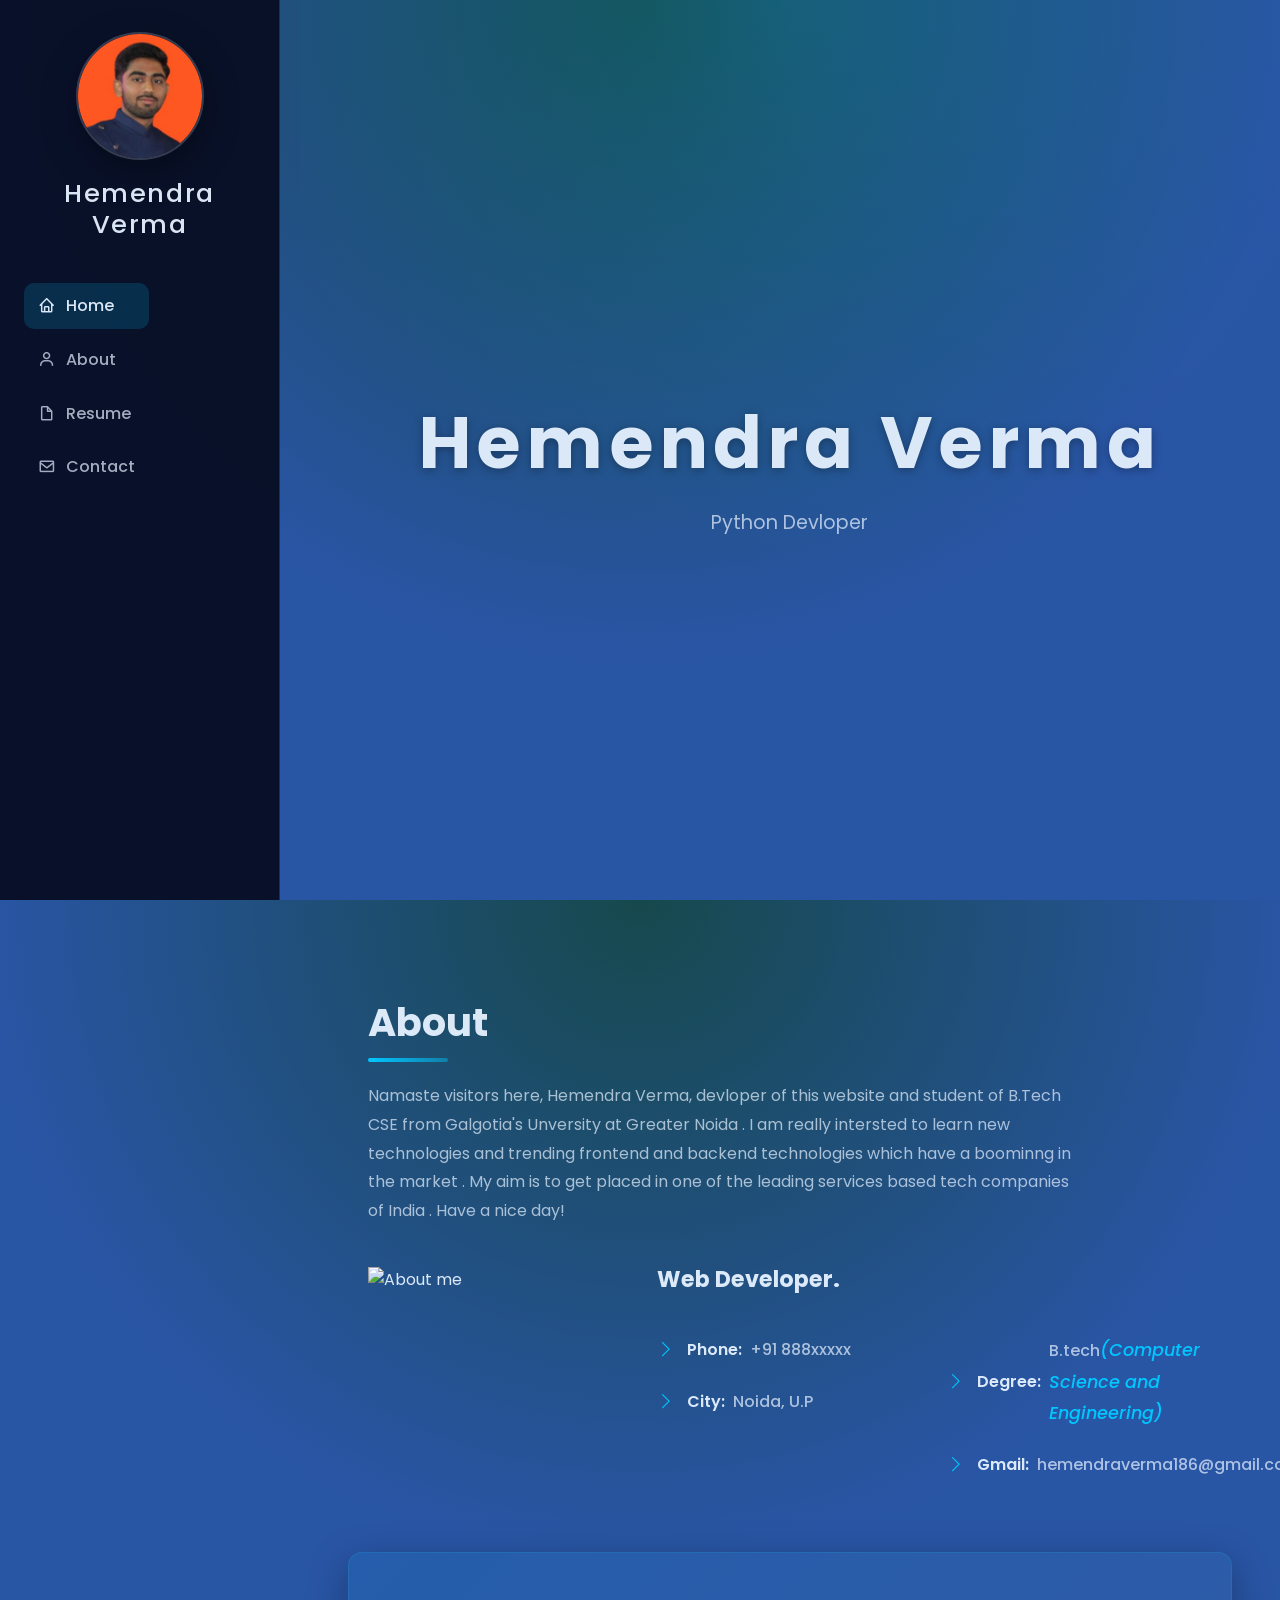
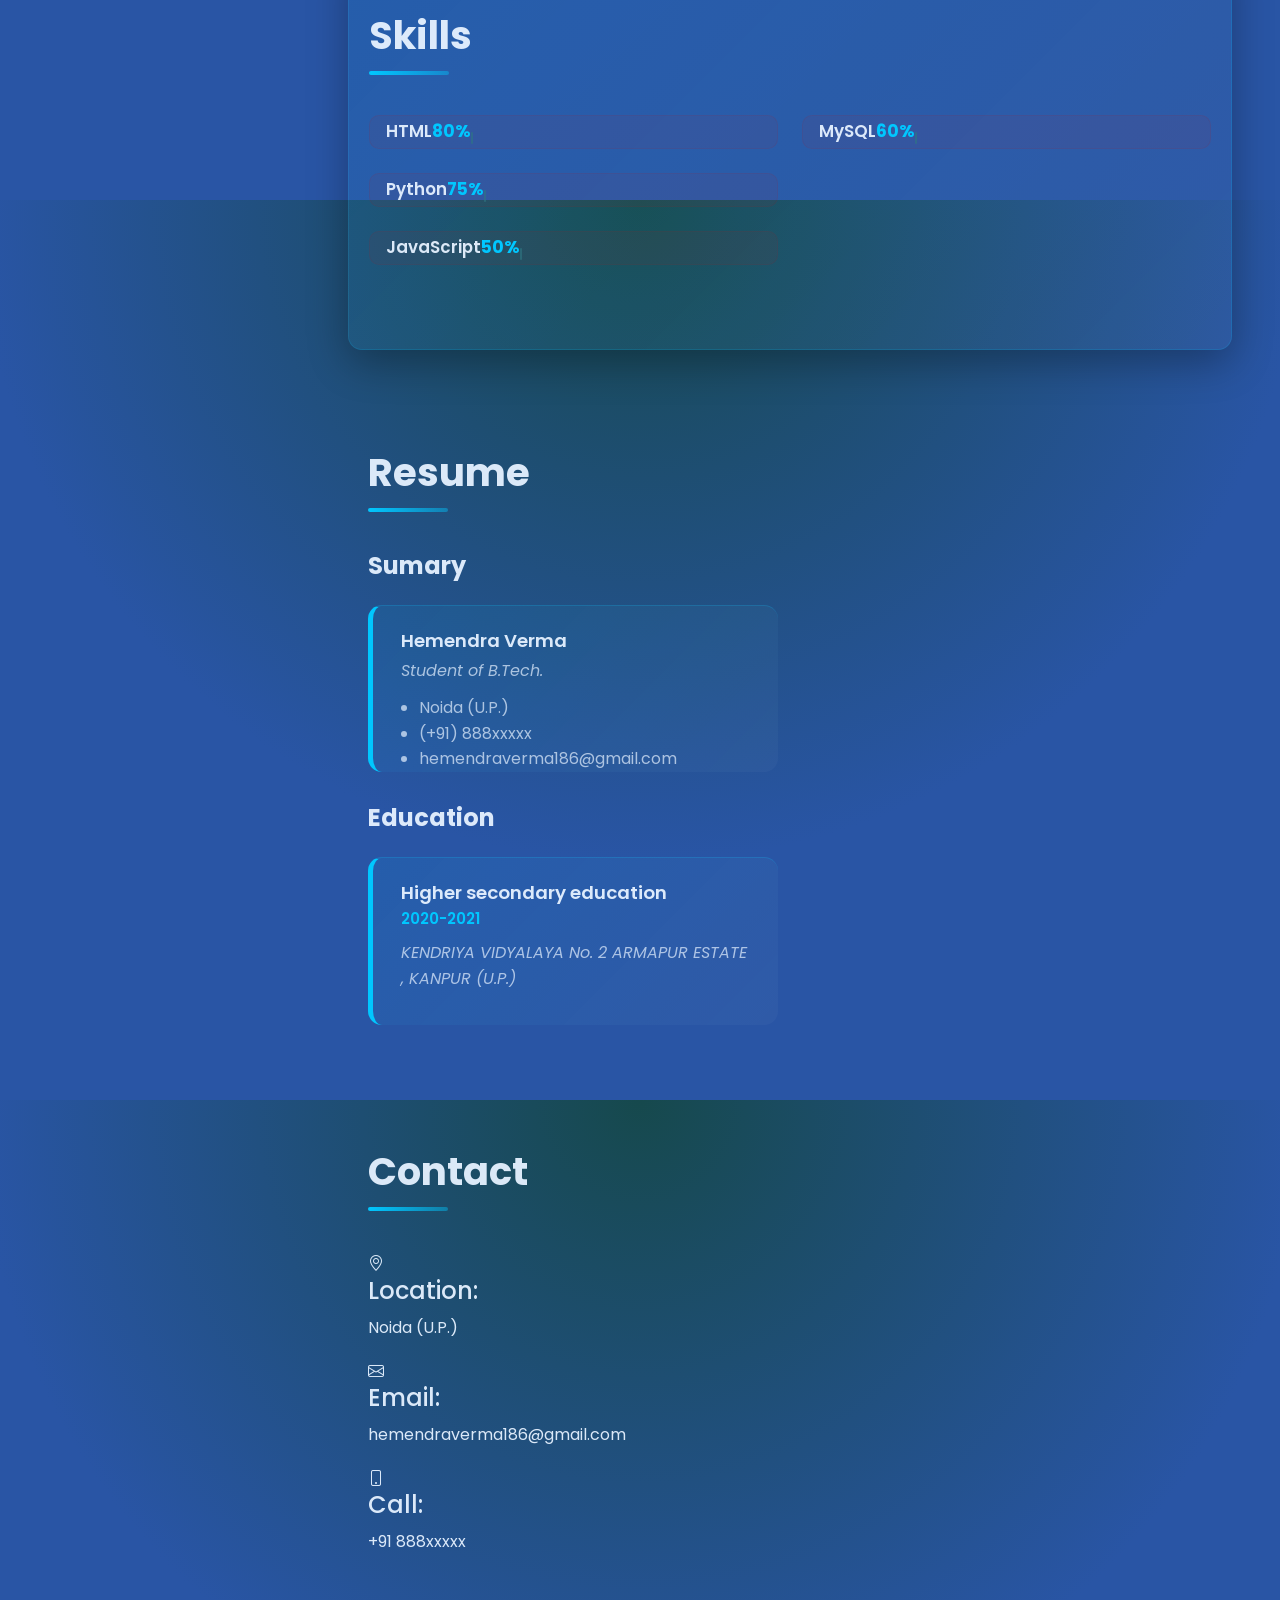
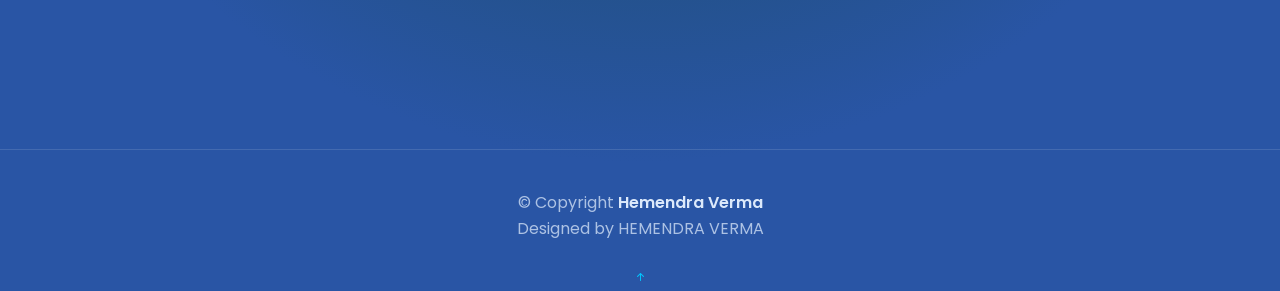
==== index.html @ d5037275 "Update index.html" ====
<!DOCTYPE html>
<html lang="en">

<head>
  <meta charset="utf-8">
  <meta content="width=device-width, initial-scale=1.0" name="viewport">

  <title>Portfolio Hemendra Verma- Index</title>
  <meta content="" name="description">
  <meta content="" name="keywords">

  <!-- Favicons -->
  <!-- If you have a favicon, replace the href values below with your files -->
  <link rel="icon" href="data:,">
  <link rel="apple-touch-icon" href="data:,">

  <!-- Google Fonts -->
  <link href="https://fonts.googleapis.com/css?family=Open+Sans:300,300i,400,400i,600,600i,700,700i|Raleway:300,300i,400,400i,500,500i,600,600i,700,700i|Poppins:300,300i,400,400i,500,500i,600,600i,700,700i" rel="stylesheet">

  <!-- Third-party CSS -->
  <link href="https://cdn.jsdelivr.net/npm/bootstrap@5.3.2/dist/css/bootstrap.min.css" rel="stylesheet">
  <link href="https://cdn.jsdelivr.net/npm/bootstrap-icons@1.10.5/font/bootstrap-icons.css" rel="stylesheet">
  <link href="https://unpkg.com/boxicons@2.1.4/css/boxicons.min.css" rel="stylesheet">

  <!-- Custom CSS -->
  <link href="styles.css" rel="stylesheet">

</head>
<script async src="http://localhost:3001/widget.js" 
  data-node-id="webTrigger-1778845697704" 
  data-color="%237c3aed" 
  data-position="bottom-right" 
  data-welcome="Hello!%20How%20can%20I%20help%20you%20today%3F">
  
  </script>
<body>

  <!-- ======= Mobile nav toggle button ======= -->
  <i class="bi bi-list mobile-nav-toggle d-xl-none"></i>

  <!-- ======= Header ======= -->
  <header id="header">
    <div class="d-flex flex-column">

      <div class="profile">
        <img src="img/Profile_img.jpg" alt="Profile" class="img-fluid rounded-circle">
        <h1 class="text-light"><a href="index.html">Hemendra Verma</a></h1>
        
      </div>

      <nav id="navbar" class="nav-menu navbar">
        <ul>
          <li><a href="#hero" class="nav-link scrollto active"><i class="bx bx-home"></i> <span>Home</span></a></li>
          <li><a href="#about" class="nav-link scrollto"><i class="bx bx-user"></i> <span>About</span></a></li>
          <li><a href="#resume" class="nav-link scrollto"><i class="bx bx-file-blank"></i> <span>Resume</span></a></li>
          <li><a href="#contact" class="nav-link scrollto"><i class="bx bx-envelope"></i> <span>Contact</span></a></li>
        </ul>
      </nav><!-- .nav-menu -->
    </div>
  </header><!-- End Header -->

  <!-- ======= Hero Section ======= -->
  <section id="hero" class="d-flex flex-column justify-content-center align-items-center">
    <div class="hero-container" data-aos="fade-in">
      <h1>Hemendra Verma</h1>
      <p> Python Devloper  </p>
    </div>
  </section><!-- End Hero -->

  <main id="main">

    <!-- ======= About Section ======= -->
    <section id="about" class="about">
      <div class="container">

        <div class="section-title">
          <h2>About</h2>
          <p>Namaste visitors here, Hemendra Verma, devloper of this website and student of B.Tech CSE from Galgotia's Unversity at Greater Noida . I am really intersted to learn new technologies and trending frontend and backend technologies which have a boominng in the market . My aim is to get placed in one of the leading services based tech companies of India . Have a nice day!</p>
        </div>

        <div class="row">
          <div class="col-lg-4" data-aos="fade-right">
            <img src="img\baki.png" class="img-fluid" alt="About me">
          </div>
          <div class="col-lg-8 pt-4 pt-lg-0 content" data-aos="fade-left">
            <h3> Web Developer.</h3>
            <div class="row">
              <div class="col-lg-6">
                <ul>
                  <li><i class="bi bi-chevron-right"></i> <strong>Phone:</strong> <span>+91 888xxxxx</span></li>
                  <li><i class="bi bi-chevron-right"></i> <strong>City:</strong> <span>Noida, U.P</span></li>
                </ul>
              </div>
              <div class="col-lg-6">
                <ul>
                  <li><i class="bi bi-chevron-right"></i> <strong>Degree:</strong> <span>B.tech<i>(Computer Science and Engineering)</i></span></li>
                  <li><i class="bi bi-chevron-right"></i> <strong>Gmail:</strong> <span>hemendraverma186@gmail.com</span></li>
                </ul>
              </div>
            </div>
          </div>
        </div>

      </div>
    </section><!-- End About Section -->

   
    <!-- ======= Skills Section ======= -->
    <section id="skills" class="skills section-bg">
      <div class="container">

        <div class="section-title">
          <h2>Skills</h2>
          <p>   </p>
        </div>

        <div class="row skills-content">

          <div class="col-lg-6" data-aos="fade-up">

            <div class="progress">
              <span class="skill">HTML <i class="val">80%</i></span>
              <div class="progress-bar-wrap">
                <div class="progress-bar" role="progressbar" aria-valuenow="80" aria-valuemin="0" aria-valuemax="100" style="width: 80%;"></div>
              </div>
            </div>

            <div class="progress">
              <span class="skill">Python<i class="val">75%</i></span>
              <div class="progress-bar-wrap">
                <div class="progress-bar" role="progressbar" aria-valuenow="75" aria-valuemin="0" aria-valuemax="100" style="width: 75%;"></div>
              </div>
            </div>

            <div class="progress">
              <span class="skill">JavaScript <i class="val">50%</i></span>
              <div class="progress-bar-wrap">
                <div class="progress-bar" role="progressbar" aria-valuenow="50" aria-valuemin="0" aria-valuemax="100" style="width: 50%;"></div>
              </div>
            </div>

          </div>

          <div class="col-lg-6" data-aos="fade-up" data-aos-delay="100">

            

            <div class="progress">
              <span class="skill">MySQL <i class="val">60%</i></span>
              <div class="progress-bar-wrap">
                <div class="progress-bar" role="progressbar" aria-valuenow="60" aria-valuemin="0" aria-valuemax="100" style="width: 60%;"></div>
              </div>
            </div>

          </div>

        </div>

      </div>
    </section><!-- End Skills Section -->

    <!-- ======= Resume Section ======= -->
    <section id="resume" class="resume">
      <div class="container">

        <div class="section-title">
          <h2>Resume</h2>
        </div>

        <div class="row">
          <div class="col-lg-6" data-aos="fade-up">
            <h3 class="resume-title">Sumary</h3>
            <div class="resume-item pb-0">
              <h4>Hemendra Verma</h4>
              <p><em>   Student of B.Tech.</em></p>
              <ul>
                <li>Noida (U.P.)</li>
                <li>(+91) 888xxxxx </li>
                <li>hemendraverma186@gmail.com</li>
              </ul>
            </div>

            <h3 class="resume-title">Education</h3>
            <div class="resume-item">
              <h4>Higher secondary education</h4>
              <h5>2020-2021</h5>
              <p><em>KENDRIYA VIDYALAYA No. 2 ARMAPUR ESTATE , KANPUR (U.P.)</em></p>
             
            </div>
          </div>
         </div>

      </div>
    </section><!-- End Resume Section -->

    <!-- ======= Contact Section ======= -->
    <section id="contact" class="contact">
      <div class="container">

        <div class="section-title">
          <h2>Contact</h2>
          
        </div>

        <div class="row" data-aos="fade-in">

          <div class="col-lg-5 d-flex align-items-stretch">
            <div class="info">
              <div class="address">
                <i class="bi bi-geo-alt"></i>
                <h4>Location:</h4>
                <p> Noida (U.P.)</p>
              </div>

              <div class="email">
                <i class="bi bi-envelope"></i>
                <h4>Email:</h4>
                <p>hemendraverma186@gmail.com</p>
              </div>

              <div class="phone">
                <i class="bi bi-phone"></i>
                <h4>Call:</h4>
                <p>+91 888xxxxx</p>
              </div>

              
            </div>

          </div>

   

        </div>

      </div>
    </section><!-- End Contact Section -->

  </main><!-- End #main -->

  <!-- ======= Footer ======= -->
  <footer id="footer">
    <div class="container">
      <div class="copyright">
        &copy; Copyright <strong><span>Hemendra Verma</span></strong>
      </div>
      <div class="credits">
        Designed by HEMENDRA VERMA</a>
      </div>
    </div>
  </footer><!-- End  Footer -->

  <a href="#" class="back-to-top d-flex align-items-center justify-content-center"><i class="bi bi-arrow-up-short"></i></a>

  <!-- Vendor JS Files -->
  <script src="assets/vendor/purecounter/purecounter_vanilla.js"></script>
  <script src="assets/vendor/aos/aos.js"></script>
  <script src="assets/vendor/bootstrap/js/bootstrap.bundle.min.js"></script>
  <script src="assets/vendor/glightbox/js/glightbox.min.js"></script>
  <script src="assets/vendor/isotope-layout/isotope.pkgd.min.js"></script>
  <script src="assets/vendor/swiper/swiper-bundle.min.js"></script>
  <script src="assets/vendor/typed.js/typed.umd.js"></script>
  <script src="assets/vendor/waypoints/noframework.waypoints.js"></script>
  <script src="assets/vendor/php-email-form/validate.js"></script>

  <!-- Template Main JS File -->
  <script src="assets/js/main.js"></script>

</body>

</html>
---- styles.css ----
/* Custom styles for Hemendra Verma Portfolio */
:root {
  --bg: #2955a5;
  --panel: rgba(255, 255, 255, 0.06);
  --border: rgba(255, 255, 255, 0.12);
  --text: rgba(230, 241, 255, 0.95);
  --muted: rgba(230, 241, 255, 0.7);
  --accent: #00c7ff;
  --shadow: 0 16px 50px rgba(0, 0, 0, 0.5);
  --radius: 14px;
  --max-width: 1100px;
}

* {
  box-sizing: border-box;
}

html,
body {
  height: 100%;
}

body {
  margin: 0;
  font-family: 'Poppins', system-ui, -apple-system, BlinkMacSystemFont, 'Segoe UI', sans-serif;
  background: radial-gradient(circle at top, #16494d 0%, var(--bg) 60%);
  color: var(--text);
  line-height: 1.6;
}

a {
  color: var(--accent);
  text-decoration: none;
}

a:hover {
  text-decoration: underline;
}

img {
  max-width: 100%;
  height: auto;
}

/* Sidebar */
#header {
  position: fixed;
  left: 0;
  top: 0;
  bottom: 0;
  width: 280px;
  padding: 32px 24px;
  background: rgba(8, 13, 35, 0.94);
  border-right: 1px solid var(--border);
  overflow-y: auto;
  z-index: 20;
}

#header .profile {
  text-align: center;
  margin-bottom: 32px;
}

#header .profile img {
  width: 128px;
  height: 128px;
  object-fit: cover;
  border-radius: 50%;
  border: 2px solid rgba(255, 255, 255, 0.18);
  box-shadow: 0 12px 35px rgba(0, 0, 0, 0.35);
}

#header .profile h1 {
  font-size: 1.6rem;
  margin: 18px 0 4px;
  letter-spacing: 0.06em;
}

#header .profile h1 a {
  color: var(--text);
}

#navbar {
  padding-top: 8px;
}

#navbar ul {
  list-style: none;
  padding: 0;
  margin: 0;
}

#navbar li {
  margin: 0 0 8px;
}

#navbar .nav-link {
  display: flex;
  align-items: center;
  padding: 10px 14px;
  border-radius: 10px;
  font-weight: 500;
  color: var(--muted);
  transition: background 180ms ease, color 180ms ease;
}

#navbar .nav-link i {
  font-size: 1.1rem;
  margin-right: 10px;
}

#navbar .nav-link:hover,
#navbar .nav-link.active {
  background: rgba(0, 199, 255, 0.16);
  color: var(--text);
}

/* Main content */
main {
  margin-left: 300px;
  padding: 40px 48px 96px;
  width: calc(100% - 300px);
}

@media (max-width: 992px) {
  #header {
    position: relative;
    width: 100%;
    height: auto;
    border-right: none;
    border-bottom: 1px solid var(--border);
    padding: 24px 20px;
  }

  #hero {
    margin-left: 0;
    width: 100%;
    min-height: 500px;
    padding: 80px 24px 60px;
  }

  main {
    margin-left: 0;
    width: 100%;
    padding: 30px 20px 60px;
  }

  section {
    padding: 30px 0;
  }

  .mobile-nav-toggle {
    display: inline-flex;
    position: absolute;
    right: 20px;
    top: 20px;
    font-size: 1.8rem;
    color: var(--text);
    cursor: pointer;
    z-index: 30;
  }

  #header .profile img {
    width: 100px;
    height: 100px;
  }

  #header .profile h1 {
    font-size: 1.3rem;
  }

  .section-title h2 {
    font-size: 2rem;
  }
}

@media (min-width: 993px) {
  .mobile-nav-toggle {
    display: none;
  }
}

/* Hero */
#hero {
  margin-left: 300px;
  width: calc(100% - 300px);
  min-height: 100vh;
  padding: 120px 48px 80px;
  text-align: center;
  position: relative;
  overflow: hidden;
  display: flex;
  flex-direction: column;
  justify-content: center;
  align-items: center;
}

#hero::before {
  content: '';
  position: absolute;
  inset: 0;
  background: radial-gradient(circle at top, rgba(0, 199, 255, 0.16), transparent 55%);
  pointer-events: none;
  z-index: -1;
}

#hero h1 {
  font-size: clamp(2.8rem, 8vw, 4.5rem);
  letter-spacing: 0.08em;
  margin: 0 0 20px;
  font-weight: 700;
  text-shadow: 0 2px 10px rgba(0, 0, 0, 0.3);
}

#hero p {
  font-size: 1.2rem;
  color: var(--muted);
  max-width: 600px;
  margin: 0 auto;
  line-height: 1.8;
}

#hero .typed {
  color: var(--accent);
  font-weight: 600;
}

/* Sections */
section {
  padding: 40px 0;
}

.section-title {
  margin-bottom: 40px;
}

.section-title h2 {
  font-size: 2.4rem;
  margin-bottom: 20px;
  position: relative;
  font-weight: 700;
  color: var(--text);
}

.section-title h2::after {
  content: '';
  display: block;
  width: 80px;
  height: 4px;
  background: linear-gradient(90deg, var(--accent), rgba(0, 199, 255, 0.4));
  margin-top: 12px;
  border-radius: 2px;
}

.section-title p {
  color: var(--muted);
  max-width: 720px;
}

.section-bg {
  background: linear-gradient(135deg, rgba(0, 199, 255, 0.08), rgba(255, 255, 255, 0.03));
  border-radius: var(--radius);
  padding: 50px 40px;
  box-shadow: 0 12px 40px rgba(0, 0, 0, 0.3);
  margin-bottom: 40px;
  border: 1px solid rgba(0, 199, 255, 0.15);
}

/* About */
.about {
  padding: 60px 0;
}

.about .section-title h2 {
  color: var(--text);
  font-weight: 700;
}

.about .section-title p {
  font-size: 1rem;
  line-height: 1.8;
  margin-top: 16px;
}

.about .content h3 {
  margin-top: 0;
  font-weight: 700;
  font-size: 1.4rem;
}

.about .content ul {
  list-style: none;
  padding: 0;
  margin: 24px 0 0;
}

.about .content li {
  padding: 10px 0;
  font-weight: 500;
  color: var(--text);
  display: flex;
  align-items: center;
  line-height: 1.8;
}

.about .content li i {
  margin-right: 12px;
  color: var(--accent);
  font-size: 1.1rem;
}

.about .content li strong {
  color: var(--text);
  margin-right: 8px;
}

.about .content li span {
  color: var(--muted);
}

/* Skills */
.skills {
  padding: 60px 0;
}

.skills .progress {
  margin-bottom: 24px;
  background: rgba(219, 18, 18, 0.06);
  border-radius: 10px;
  padding: 16px;
  border: 1px solid rgba(184, 20, 20, 0.08);
}

.skills .skill {
  display: flex;
  justify-content: space-between;
  align-items: center;
  font-weight: 600;
  margin-bottom: 12px;
  font-size: 1.05rem;
  color: var(--text);
}

.skills .skill i.val {
  color: var(--accent);
  font-style: normal;
  font-weight: 700;
}

.skills .progress-bar-wrap {
  background: rgba(68, 81, 71, 0.53);
  border-radius: 8px;
  height: 12px;
  overflow: hidden;
  border: 1px solid rgba(0, 200, 255, 0.2);
}

.skills .progress-bar {
  height: 100%;
  background: linear-gradient(90deg, var(--accent), rgba(0, 199, 255, 0.6));
  border-radius: 8px;
  transition: width 1.5s ease;
  box-shadow: 0 0 10px rgba(174, 95, 15, 0.4);
}

/* Resume */
.resume {
  padding: 60px 0;
}

.resume-item {
  background: linear-gradient(135deg, rgba(0, 199, 255, 0.08), rgba(255, 255, 255, 0.03));
  padding: 24px 28px;
  border-radius: var(--radius);
  margin-bottom: 24px;
  border-left: 5px solid var(--accent);
  border-top: 1px solid rgba(0, 199, 255, 0.2);
  transition: transform 200ms ease, box-shadow 200ms ease;
}

.resume-item:hover {
  transform: translateY(-4px);
  box-shadow: 0 12px 30px rgba(0, 199, 255, 0.15);
}

.resume-title {
  font-size: 1.5rem;
  margin-top: 32px;
  margin-bottom: 24px;
  font-weight: 700;
  color: var(--text);
}

.resume-title:first-of-type {
  margin-top: 0;
}

.resume-item h4 {
  font-size: 1.15rem;
  margin-bottom: 6px;
  color: var(--text);
  font-weight: 600;
}

.resume-item h5 {
  font-size: 0.95rem;
  color: var(--accent);
  margin-bottom: 12px;
  font-weight: 600;
}

.resume-item p {
  margin-bottom: 10px;
  color: var(--text);
  line-height: 1.6;
}

.resume-item p em {
  color: var(--muted);
}

.resume-item ul {
  padding-left: 1.1rem;
  margin: 12px 0 0;
  color: var(--muted);
}

/* Footer & small text */
footer {
  padding: 40px 0 24px;
  text-align: center;
  color: var(--muted);
  border-top: 1px solid var(--border);
  margin-top: 40px;
}

footer p {
  margin: 8px 0;
}

/* Utility */
.container {
  max-width: 1000px;
  margin: 0 auto;
  padding: 0 20px;
}

/* Text visibility improvements */
h1, h2, h3, h4, h5, h6 {
  color: var(--text);
}

p {
  line-height: 1.8;
}

strong {
  color: var(--text);
  font-weight: 600;
}
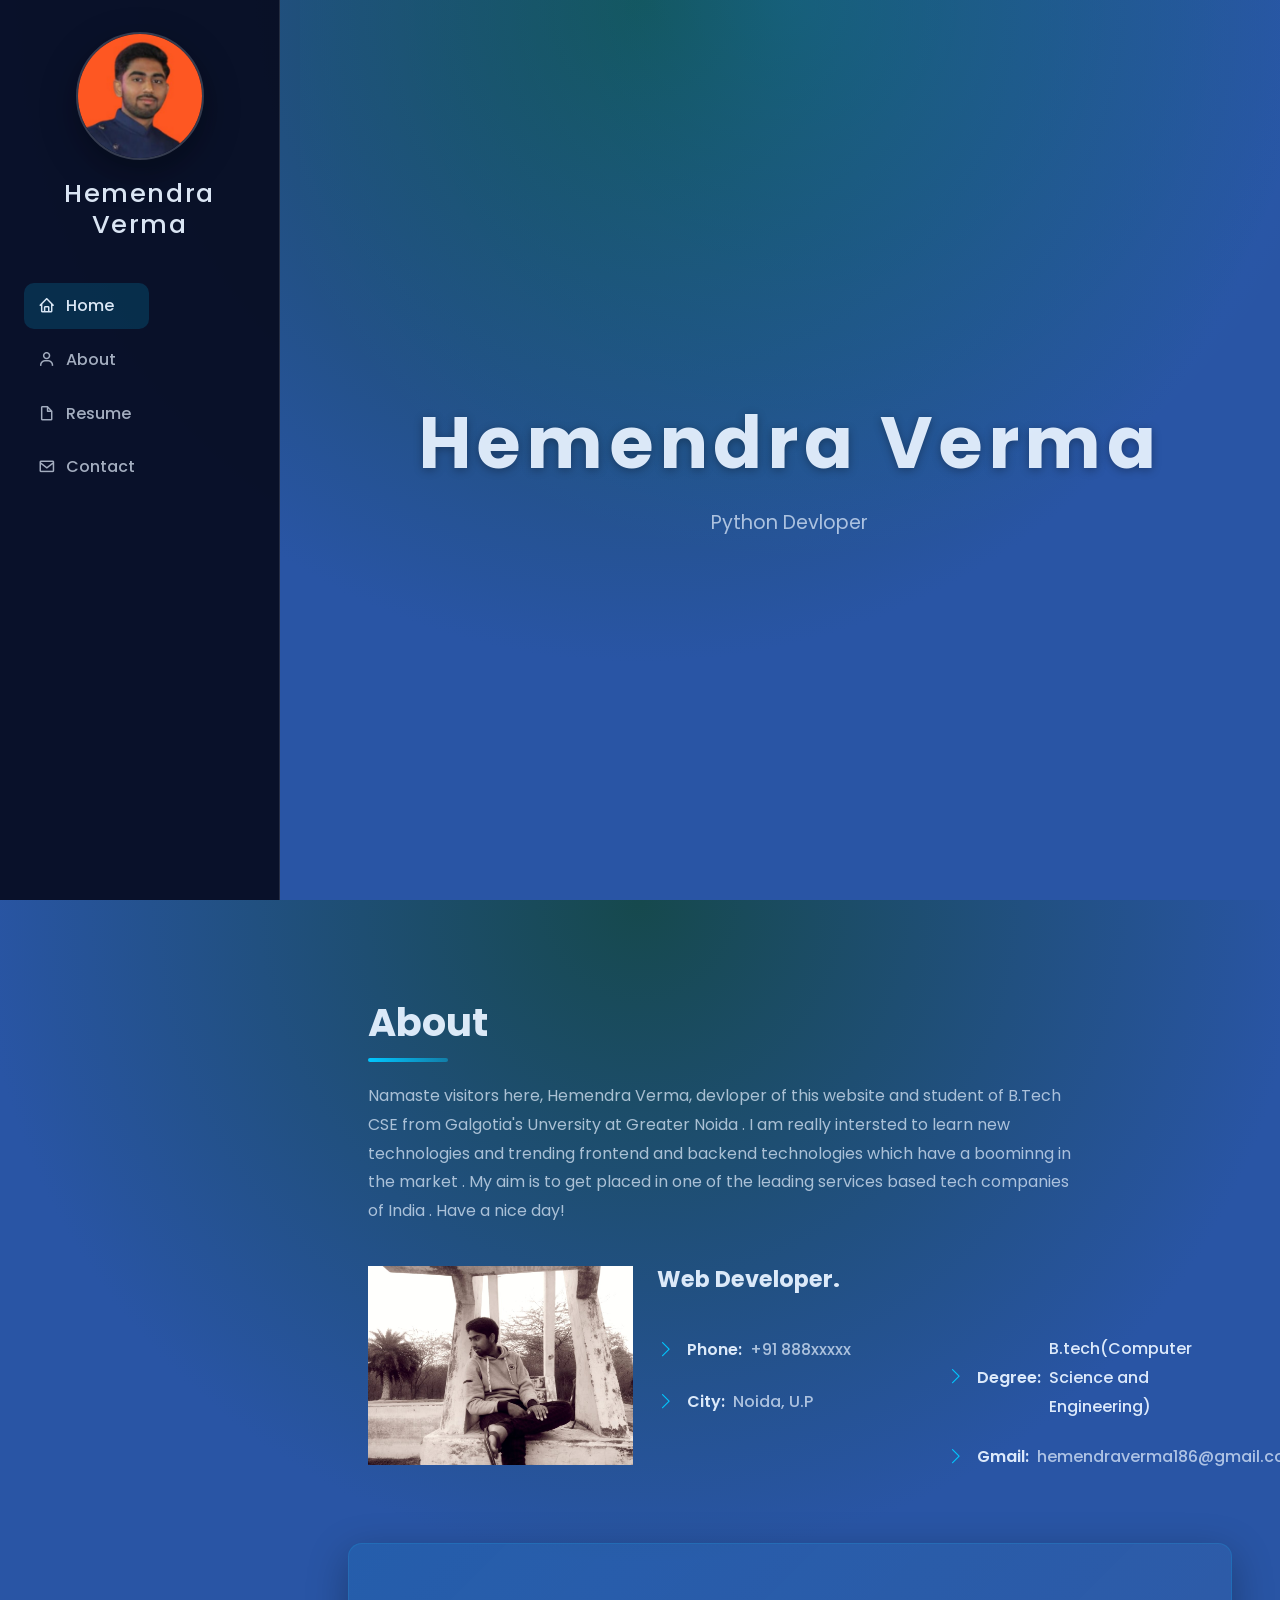
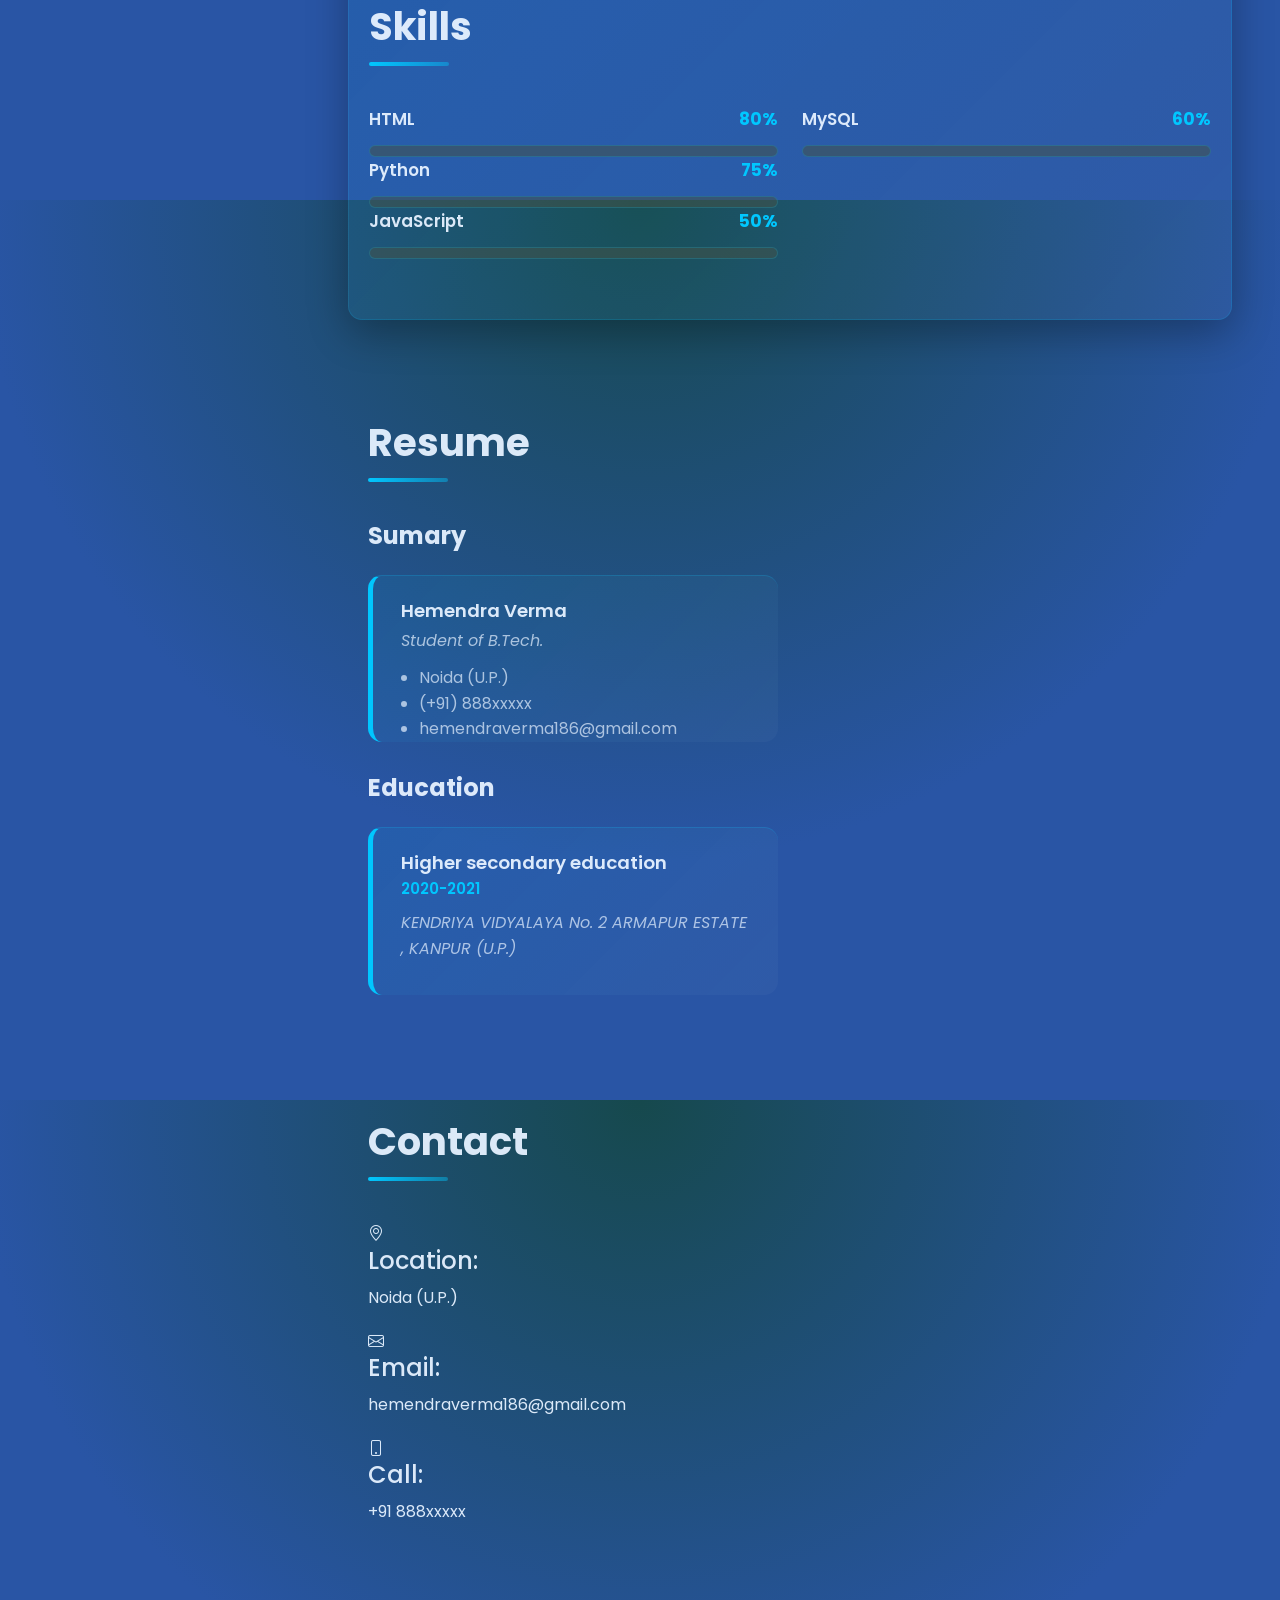
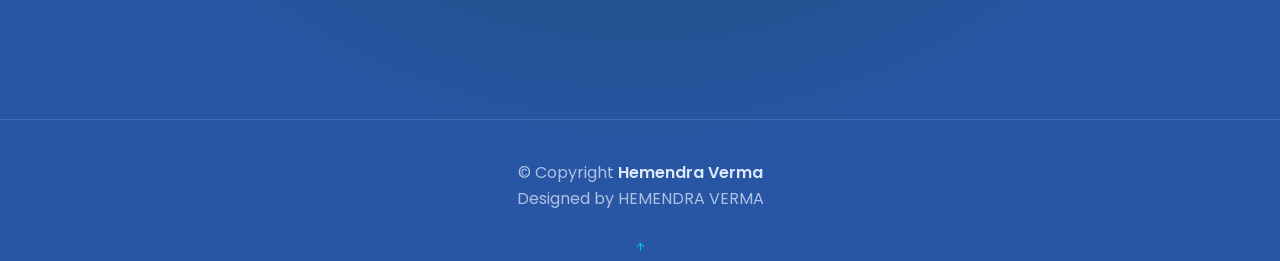
==== commit e5b73112: "Update index.html" ====
--- a/index.html
+++ b/index.html
@@ -26,13 +26,14 @@
   <link href="styles.css" rel="stylesheet">
 
 </head>
-<script async src="http://localhost:3001/widget.js" 
-  data-node-id="webTrigger-1778845697704" 
-  data-color="%237c3aed" 
-  data-position="bottom-right" 
-  data-welcome="Hello!%20How%20can%20I%20help%20you%20today%3F">
-  
-  </script>
+<script async 
+src="http://localhost:3001/widget.js" 
+data-node-id="webTrigger-1778650621679" 
+data-color="%237c3aed" 
+data-position="bottom-right" 
+data-welcome="Hello!%20How%20can%20I%20help%20you%20today%3F">
+</script>
+
 <body>
 
   <!-- ======= Mobile nav toggle button ======= -->
@@ -80,7 +81,7 @@
 
         <div class="row">
           <div class="col-lg-4" data-aos="fade-right">
-            <img src="img\baki.png" class="img-fluid" alt="About me">
+            <img src="img\b_g.jpg" class="img-fluid" alt="About me">
           </div>
           <div class="col-lg-8 pt-4 pt-lg-0 content" data-aos="fade-left">
             <h3> Web Developer.</h3>
@@ -93,7 +94,7 @@
               </div>
               <div class="col-lg-6">
                 <ul>
-                  <li><i class="bi bi-chevron-right"></i> <strong>Degree:</strong> <span>B.tech<i>(Computer Science and Engineering)</i></span></li>
+                  <li><i class="bi bi-chevron-right"></i> <strong>Degree:</strong> B.tech(Computer Science and Engineering)</li>
                   <li><i class="bi bi-chevron-right"></i> <strong>Gmail:</strong> <span>hemendraverma186@gmail.com</span></li>
                 </ul>
               </div>
@@ -118,24 +119,24 @@
 
           <div class="col-lg-6" data-aos="fade-up">
 
-            <div class="progress">
+            <div class="skill-progress">
               <span class="skill">HTML <i class="val">80%</i></span>
               <div class="progress-bar-wrap">
-                <div class="progress-bar" role="progressbar" aria-valuenow="80" aria-valuemin="0" aria-valuemax="100" style="width: 80%;"></div>
-              </div>
-            </div>
-
-            <div class="progress">
+                <div class="skill-progress-bar" role="progressbar" aria-valuenow="80" aria-valuemin="0" aria-valuemax="100" style="width: 80%;"></div>
+              </div>
+            </div>
+
+            <div class="skill-progress">
               <span class="skill">Python<i class="val">75%</i></span>
               <div class="progress-bar-wrap">
-                <div class="progress-bar" role="progressbar" aria-valuenow="75" aria-valuemin="0" aria-valuemax="100" style="width: 75%;"></div>
-              </div>
-            </div>
-
-            <div class="progress">
+                <div class="skill-progress-bar" role="progressbar" aria-valuenow="75" aria-valuemin="0" aria-valuemax="100" style="width: 75%;"></div>
+              </div>
+            </div>
+
+            <div class="skill-progress">
               <span class="skill">JavaScript <i class="val">50%</i></span>
               <div class="progress-bar-wrap">
-                <div class="progress-bar" role="progressbar" aria-valuenow="50" aria-valuemin="0" aria-valuemax="100" style="width: 50%;"></div>
+                <div class="skill-progress-bar" role="progressbar" aria-valuenow="50" aria-valuemin="0" aria-valuemax="100" style="width: 50%;"></div>
               </div>
             </div>
 
@@ -145,10 +146,10 @@
 
             
 
-            <div class="progress">
+            <div class="skill-progress">
               <span class="skill">MySQL <i class="val">60%</i></span>
               <div class="progress-bar-wrap">
-                <div class="progress-bar" role="progressbar" aria-valuenow="60" aria-valuemin="0" aria-valuemax="100" style="width: 60%;"></div>
+                <div class="skill-progress-bar" role="progressbar" aria-valuenow="60" aria-valuemin="0" aria-valuemax="100" style="width: 60%;"></div>
               </div>
             </div>
 
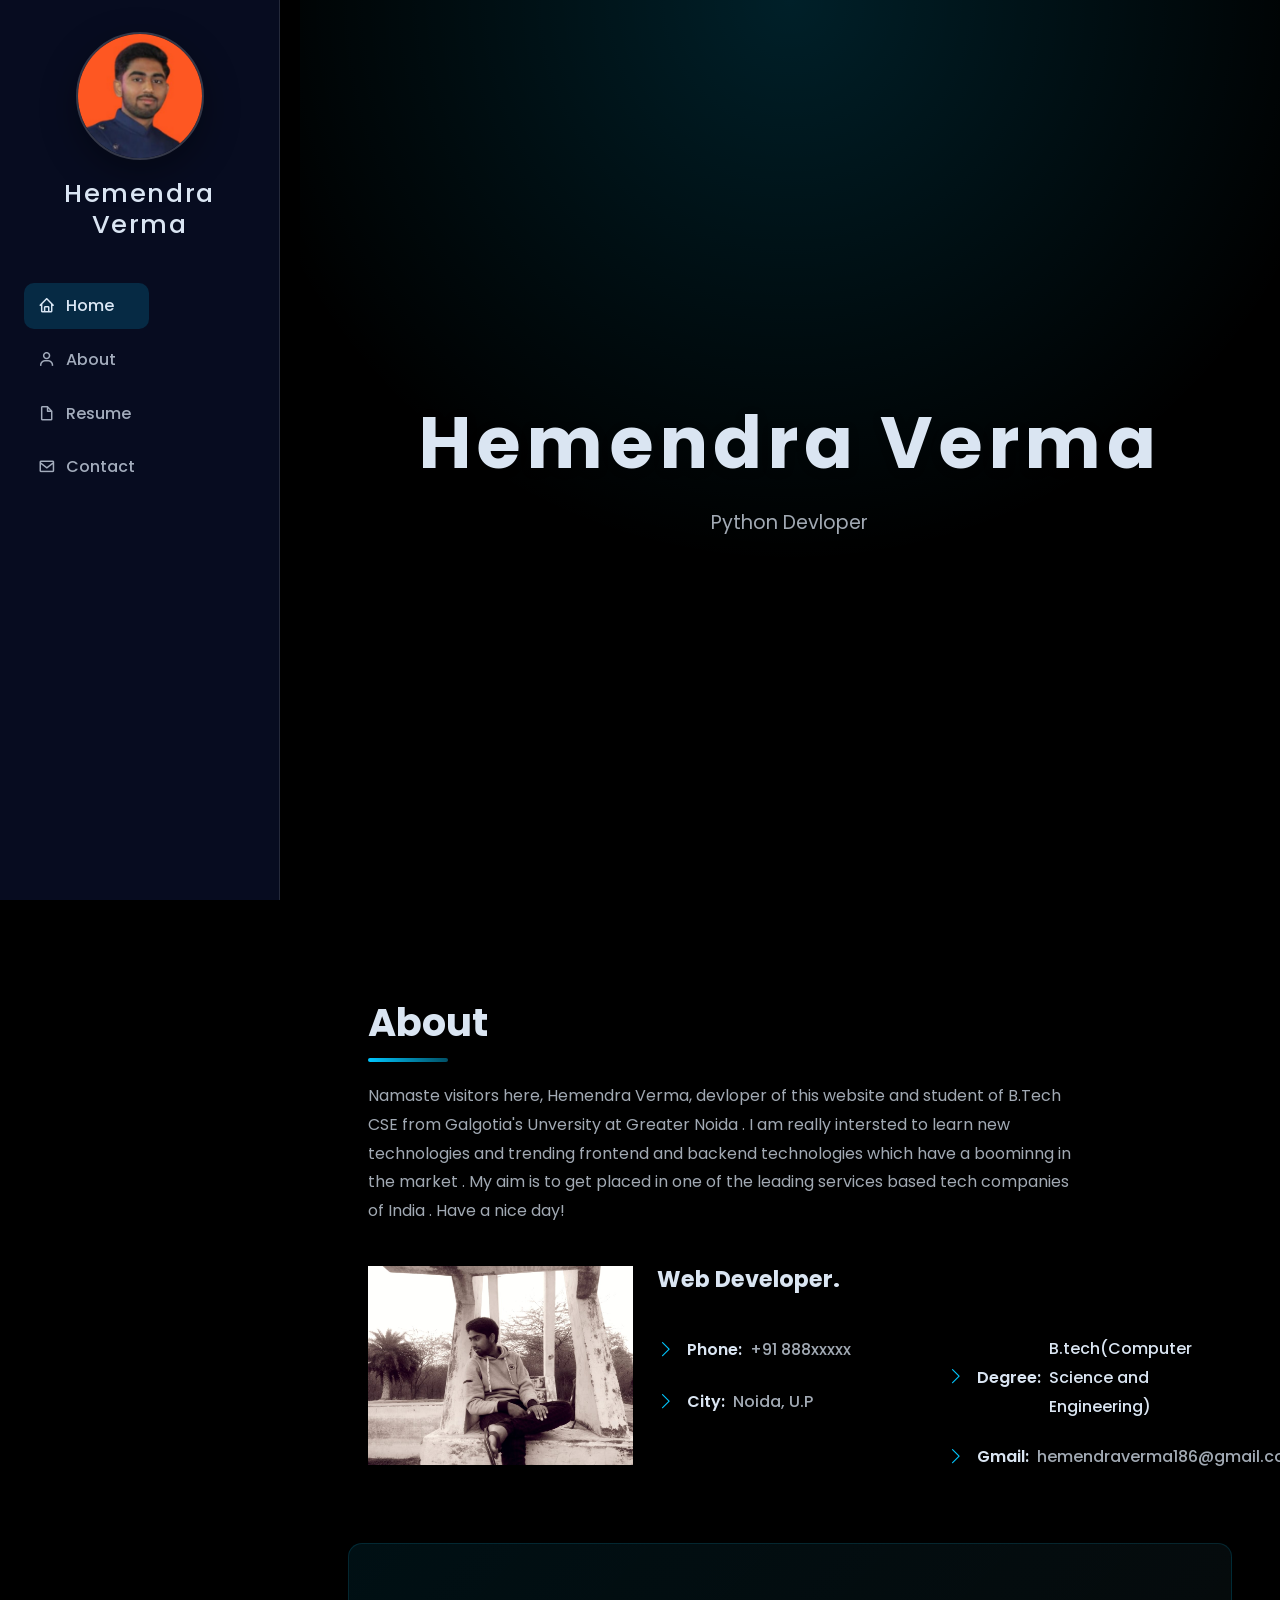
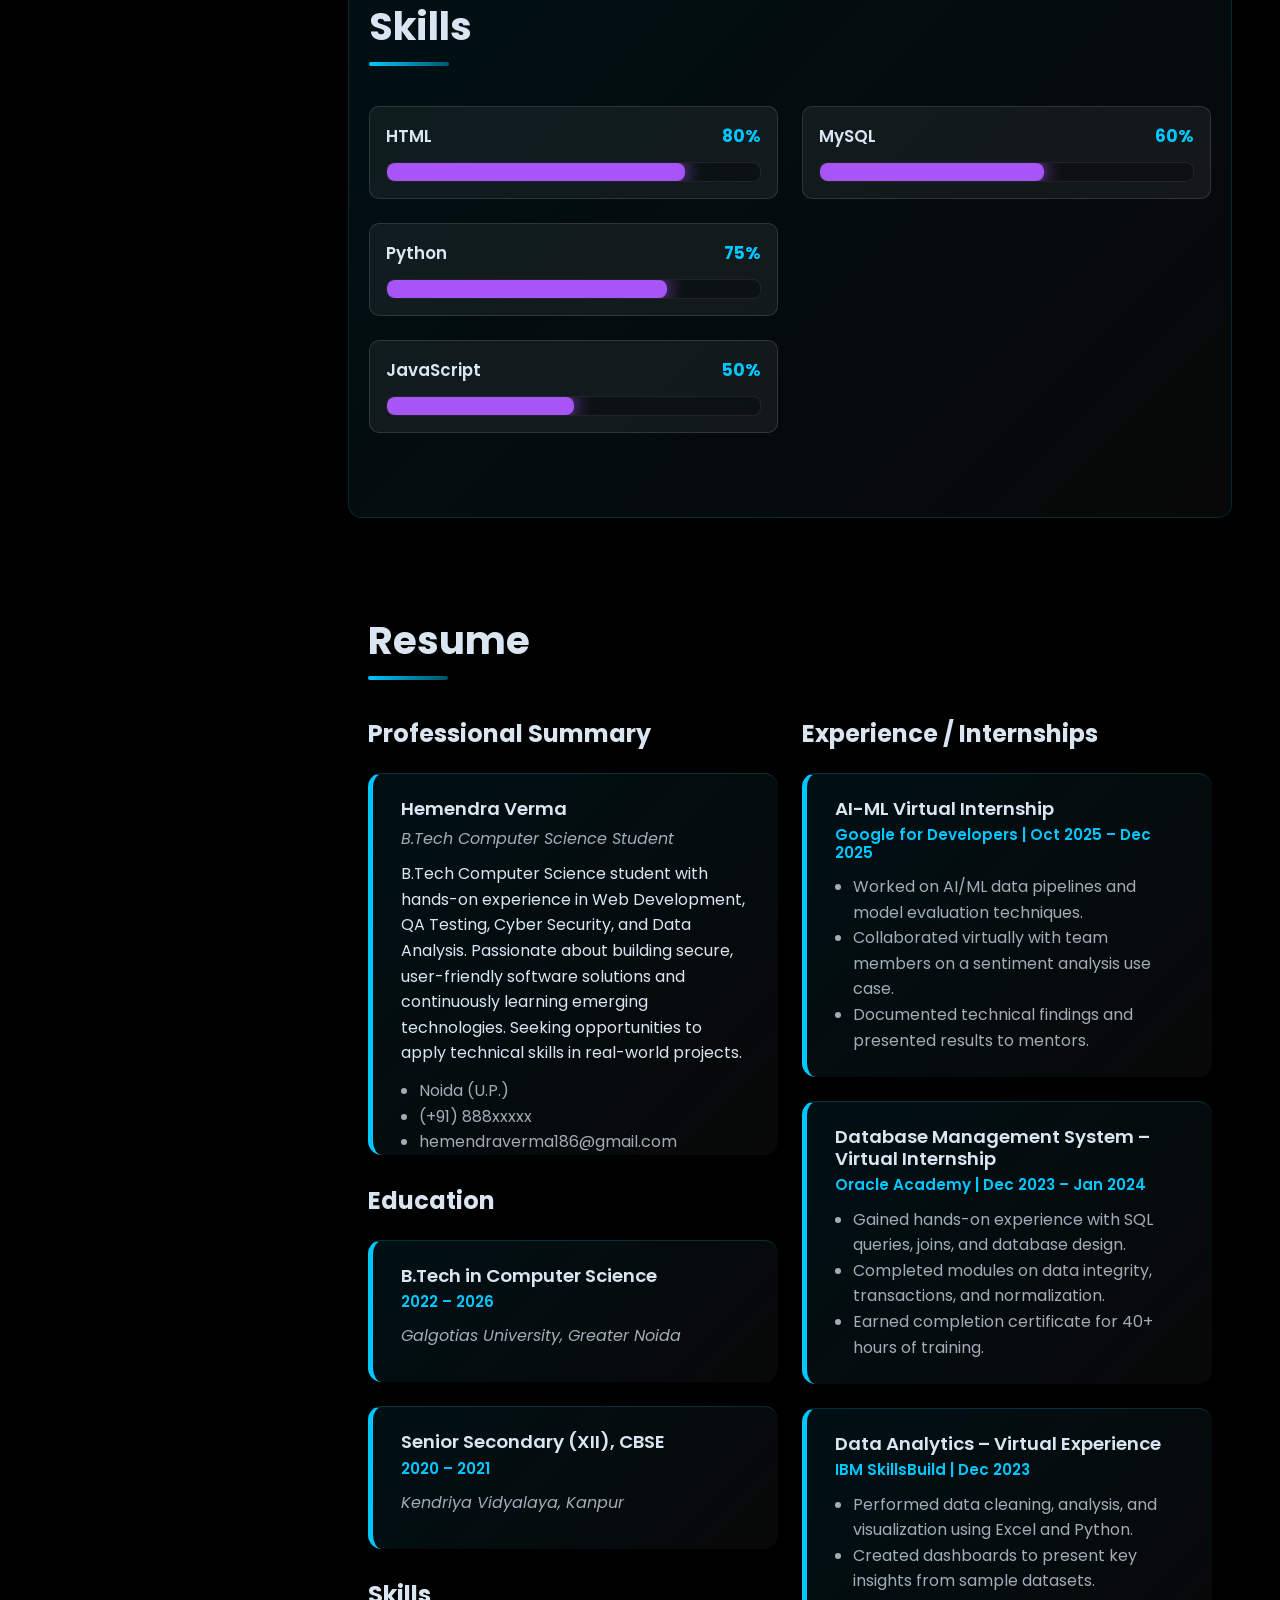
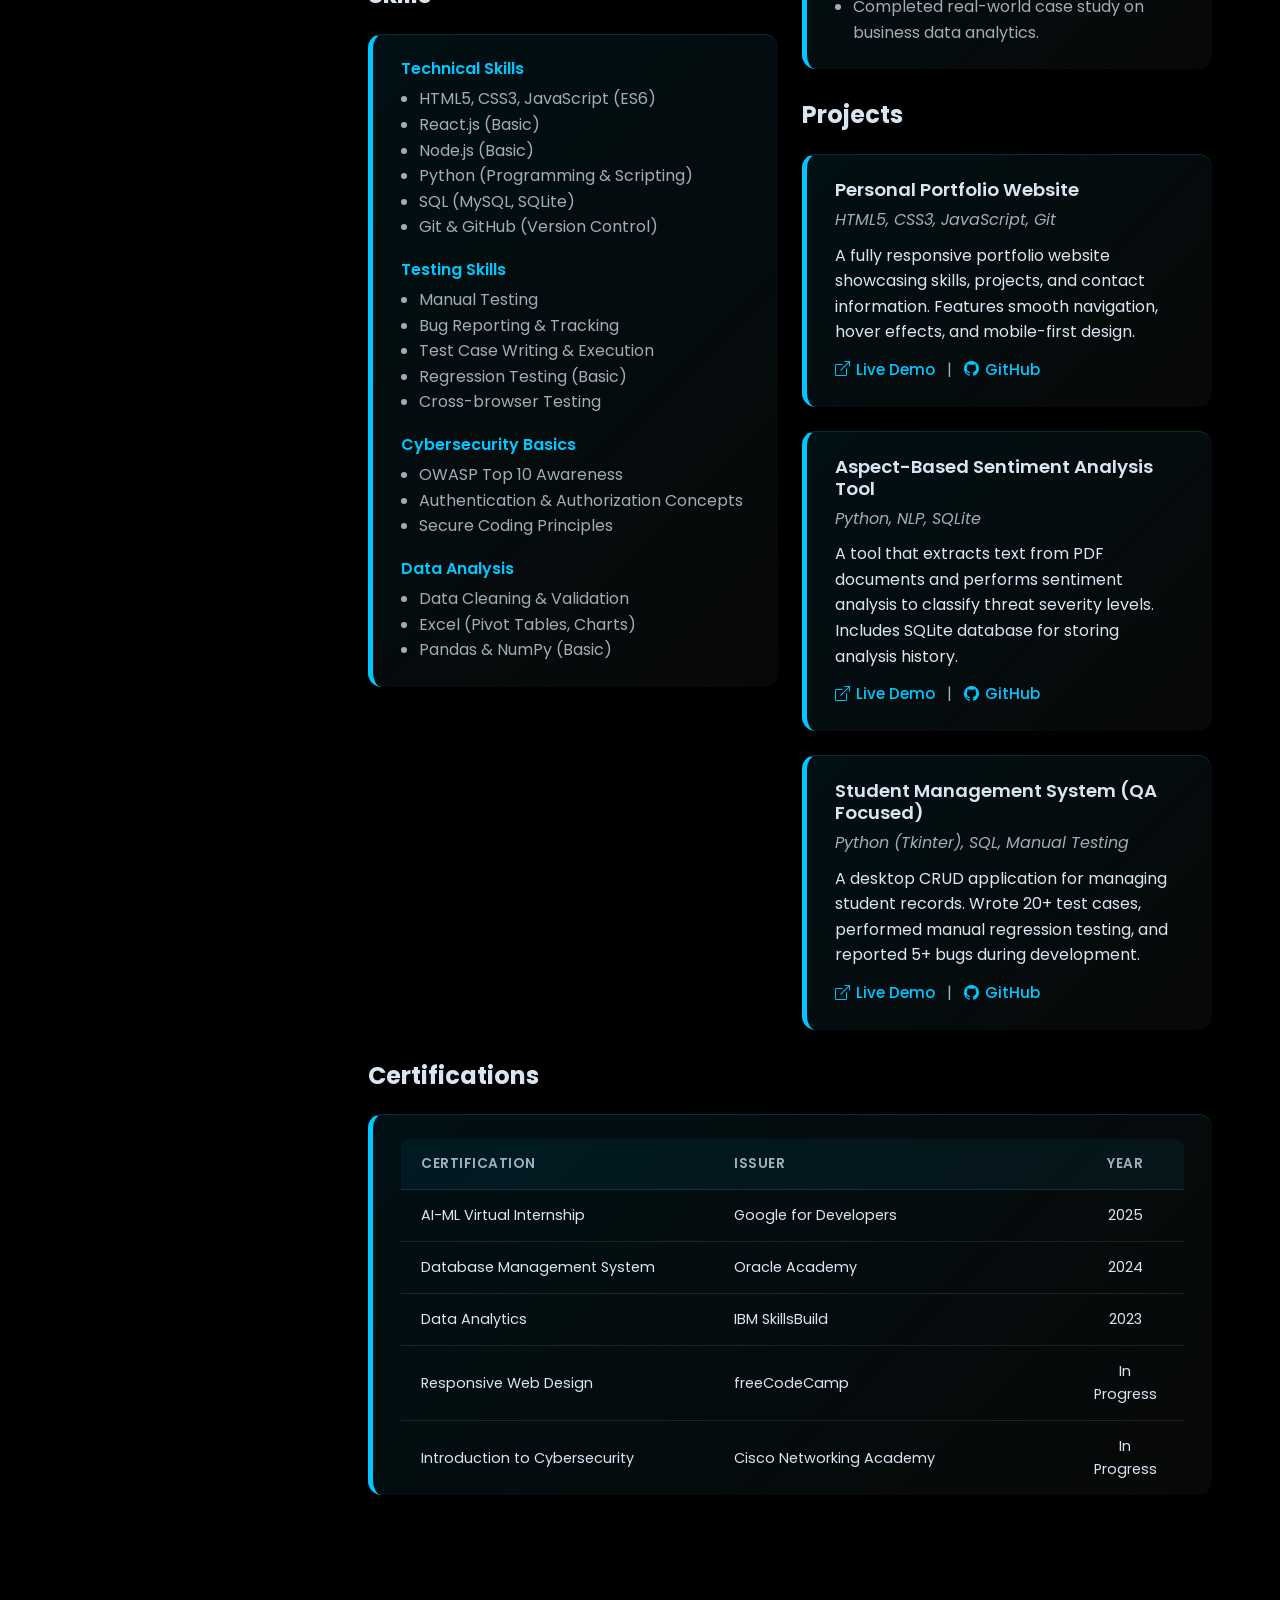
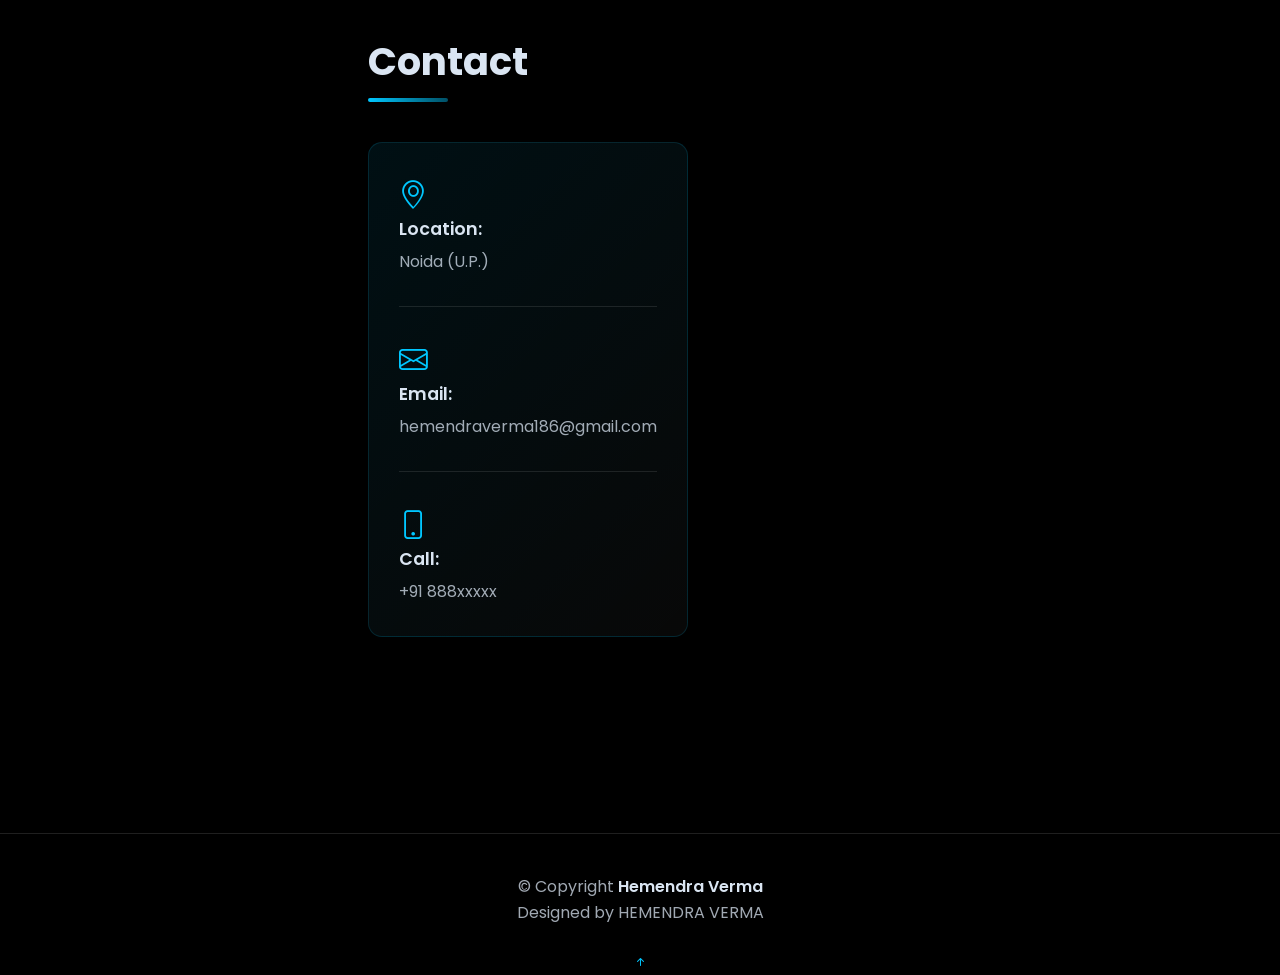
==== commit 9025e362: "portfolio resume update" ====
--- a/index.html
+++ b/index.html
@@ -170,26 +170,181 @@
 
         <div class="row">
           <div class="col-lg-6" data-aos="fade-up">
-            <h3 class="resume-title">Sumary</h3>
+            <h3 class="resume-title">Professional Summary</h3>
             <div class="resume-item pb-0">
               <h4>Hemendra Verma</h4>
-              <p><em>   Student of B.Tech.</em></p>
+              <p><em>B.Tech Computer Science Student</em></p>
+              <p>B.Tech Computer Science student with hands-on experience in Web Development, QA Testing, Cyber Security, and Data Analysis. Passionate about building secure, user-friendly software solutions and continuously learning emerging technologies. Seeking opportunities to apply technical skills in real-world projects.</p>
               <ul>
                 <li>Noida (U.P.)</li>
-                <li>(+91) 888xxxxx </li>
+                <li>(+91) 888xxxxx</li>
                 <li>hemendraverma186@gmail.com</li>
               </ul>
             </div>
 
             <h3 class="resume-title">Education</h3>
             <div class="resume-item">
-              <h4>Higher secondary education</h4>
-              <h5>2020-2021</h5>
-              <p><em>KENDRIYA VIDYALAYA No. 2 ARMAPUR ESTATE , KANPUR (U.P.)</em></p>
-             
-            </div>
-          </div>
-         </div>
+              <h4>B.Tech in Computer Science</h4>
+              <h5>2022 &ndash; 2026</h5>
+              <p><em>Galgotias University, Greater Noida</em></p>
+            </div>
+            <div class="resume-item">
+              <h4>Senior Secondary (XII), CBSE</h4>
+              <h5>2020 &ndash; 2021</h5>
+              <p><em>Kendriya Vidyalaya, Kanpur</em></p>
+            </div>
+
+            <h3 class="resume-title">Skills</h3>
+            <div class="resume-item">
+              <div class="resume-skills-group">
+                <h4>Technical Skills</h4>
+                <ul>
+                  <li>HTML5, CSS3, JavaScript (ES6)</li>
+                  <li>React.js (Basic)</li>
+                  <li>Node.js (Basic)</li>
+                  <li>Python (Programming &amp; Scripting)</li>
+                  <li>SQL (MySQL, SQLite)</li>
+                  <li>Git &amp; GitHub (Version Control)</li>
+                </ul>
+              </div>
+              <div class="resume-skills-group">
+                <h4>Testing Skills</h4>
+                <ul>
+                  <li>Manual Testing</li>
+                  <li>Bug Reporting &amp; Tracking</li>
+                  <li>Test Case Writing &amp; Execution</li>
+                  <li>Regression Testing (Basic)</li>
+                  <li>Cross-browser Testing</li>
+                </ul>
+              </div>
+              <div class="resume-skills-group">
+                <h4>Cybersecurity Basics</h4>
+                <ul>
+                  <li>OWASP Top 10 Awareness</li>
+                  <li>Authentication &amp; Authorization Concepts</li>
+                  <li>Secure Coding Principles</li>
+                </ul>
+              </div>
+              <div class="resume-skills-group">
+                <h4>Data Analysis</h4>
+                <ul>
+                  <li>Data Cleaning &amp; Validation</li>
+                  <li>Excel (Pivot Tables, Charts)</li>
+                  <li>Pandas &amp; NumPy (Basic)</li>
+                </ul>
+              </div>
+            </div>
+          </div>
+
+          <div class="col-lg-6" data-aos="fade-up" data-aos-delay="100">
+            <h3 class="resume-title">Experience / Internships</h3>
+            <div class="resume-item">
+              <h4>AI-ML Virtual Internship</h4>
+              <h5>Google for Developers | Oct 2025 &ndash; Dec 2025</h5>
+              <ul>
+                <li>Worked on AI/ML data pipelines and model evaluation techniques.</li>
+                <li>Collaborated virtually with team members on a sentiment analysis use case.</li>
+                <li>Documented technical findings and presented results to mentors.</li>
+              </ul>
+            </div>
+            <div class="resume-item">
+              <h4>Database Management System &ndash; Virtual Internship</h4>
+              <h5>Oracle Academy | Dec 2023 &ndash; Jan 2024</h5>
+              <ul>
+                <li>Gained hands-on experience with SQL queries, joins, and database design.</li>
+                <li>Completed modules on data integrity, transactions, and normalization.</li>
+                <li>Earned completion certificate for 40+ hours of training.</li>
+              </ul>
+            </div>
+            <div class="resume-item">
+              <h4>Data Analytics &ndash; Virtual Experience</h4>
+              <h5>IBM SkillsBuild | Dec 2023</h5>
+              <ul>
+                <li>Performed data cleaning, analysis, and visualization using Excel and Python.</li>
+                <li>Created dashboards to present key insights from sample datasets.</li>
+                <li>Completed real-world case study on business data analytics.</li>
+              </ul>
+            </div>
+
+            <h3 class="resume-title">Projects</h3>
+            <div class="resume-item">
+              <h4>Personal Portfolio Website</h4>
+              <p><em>HTML5, CSS3, JavaScript, Git</em></p>
+              <p>A fully responsive portfolio website showcasing skills, projects, and contact information. Features smooth navigation, hover effects, and mobile-first design.</p>
+              <div class="resume-links">
+                <a href="#" target="_blank" rel="noopener noreferrer"><i class="bi bi-box-arrow-up-right"></i> Live Demo</a>
+                <span class="resume-links-sep">|</span>
+                <a href="#" target="_blank" rel="noopener noreferrer"><i class="bi bi-github"></i> GitHub</a>
+              </div>
+            </div>
+            <div class="resume-item">
+              <h4>Aspect-Based Sentiment Analysis Tool</h4>
+              <p><em>Python, NLP, SQLite</em></p>
+              <p>A tool that extracts text from PDF documents and performs sentiment analysis to classify threat severity levels. Includes SQLite database for storing analysis history.</p>
+              <div class="resume-links">
+                <a href="#" target="_blank" rel="noopener noreferrer"><i class="bi bi-box-arrow-up-right"></i> Live Demo</a>
+                <span class="resume-links-sep">|</span>
+                <a href="#" target="_blank" rel="noopener noreferrer"><i class="bi bi-github"></i> GitHub</a>
+              </div>
+            </div>
+            <div class="resume-item">
+              <h4>Student Management System (QA Focused)</h4>
+              <p><em>Python (Tkinter), SQL, Manual Testing</em></p>
+              <p>A desktop CRUD application for managing student records. Wrote 20+ test cases, performed manual regression testing, and reported 5+ bugs during development.</p>
+              <div class="resume-links">
+                <a href="#" target="_blank" rel="noopener noreferrer"><i class="bi bi-box-arrow-up-right"></i> Live Demo</a>
+                <span class="resume-links-sep">|</span>
+                <a href="#" target="_blank" rel="noopener noreferrer"><i class="bi bi-github"></i> GitHub</a>
+              </div>
+            </div>
+          </div>
+        </div>
+
+        <div class="row resume-certifications-row" data-aos="fade-up">
+          <div class="col-12">
+            <h3 class="resume-title">Certifications</h3>
+            <div class="resume-item resume-item-full pb-0">
+              <div class="table-responsive">
+                <table class="resume-table">
+                  <thead>
+                    <tr>
+                      <th>Certification</th>
+                      <th>Issuer</th>
+                      <th>Year</th>
+                    </tr>
+                  </thead>
+                  <tbody>
+                    <tr>
+                      <td>AI-ML Virtual Internship</td>
+                      <td>Google for Developers</td>
+                      <td>2025</td>
+                    </tr>
+                    <tr>
+                      <td>Database Management System</td>
+                      <td>Oracle Academy</td>
+                      <td>2024</td>
+                    </tr>
+                    <tr>
+                      <td>Data Analytics</td>
+                      <td>IBM SkillsBuild</td>
+                      <td>2023</td>
+                    </tr>
+                    <tr>
+                      <td>Responsive Web Design</td>
+                      <td>freeCodeCamp</td>
+                      <td>In Progress</td>
+                    </tr>
+                    <tr>
+                      <td>Introduction to Cybersecurity</td>
+                      <td>Cisco Networking Academy</td>
+                      <td>In Progress</td>
+                    </tr>
+                  </tbody>
+                </table>
+              </div>
+            </div>
+          </div>
+        </div>
 
       </div>
     </section><!-- End Resume Section -->
--- a/styles.css
+++ b/styles.css
@@ -1,6 +1,6 @@
 /* Custom styles for Hemendra Verma Portfolio */
 :root {
-  --bg: #2955a5;
+  --bg: #000000;
   --panel: rgba(255, 255, 255, 0.06);
   --border: rgba(255, 255, 255, 0.12);
   --text: rgba(230, 241, 255, 0.95);
@@ -23,7 +23,7 @@
 body {
   margin: 0;
   font-family: 'Poppins', system-ui, -apple-system, BlinkMacSystemFont, 'Segoe UI', sans-serif;
-  background: radial-gradient(circle at top, #16494d 0%, var(--bg) 60%);
+  background: #000000;
   color: var(--text);
   line-height: 1.6;
 }
@@ -323,12 +323,12 @@
   padding: 60px 0;
 }
 
-.skills .progress {
+.skills .skill-progress {
   margin-bottom: 24px;
-  background: rgba(219, 18, 18, 0.06);
+  background: var(--panel);
   border-radius: 10px;
   padding: 16px;
-  border: 1px solid rgba(184, 20, 20, 0.08);
+  border: 1px solid var(--border);
 }
 
 .skills .skill {
@@ -348,22 +348,70 @@
 }
 
 .skills .progress-bar-wrap {
-  background: rgba(68, 81, 71, 0.53);
+  width: 100%;
+  background: rgba(0, 0, 0, 0.3);
   border-radius: 8px;
-  height: 12px;
+  height: 20px;
   overflow: hidden;
-  border: 1px solid rgba(0, 200, 255, 0.2);
-}
-
-.skills .progress-bar {
+  border: 1px solid rgba(56, 53, 59, 0.5);
+}
+
+.skills .skill-progress-bar {
+  width: 0;
   height: 100%;
-  background: linear-gradient(90deg, var(--accent), rgba(0, 199, 255, 0.6));
+  background: #a855f7;
   border-radius: 8px;
   transition: width 1.5s ease;
-  box-shadow: 0 0 10px rgba(174, 95, 15, 0.4);
+  box-shadow: 0 0 20px rgba(168, 85, 247, 1);
 }
 
 /* Resume */
+.resume {
+  padding: 60px 0;
+}
+
+/* Contact */
+.contact {
+  padding: 60px 0;
+}
+
+.contact .info {
+  padding: 30px;
+  background: linear-gradient(135deg, rgba(0, 199, 255, 0.08), rgba(255, 255, 255, 0.03));
+  border-radius: var(--radius);
+  border: 1px solid rgba(0, 199, 255, 0.15);
+}
+
+.contact .info > div {
+  margin-bottom: 30px;
+  padding-bottom: 30px;
+  border-bottom: 1px solid rgba(255, 255, 255, 0.1);
+}
+
+.contact .info > div:last-child {
+  border-bottom: none;
+  margin-bottom: 0;
+  padding-bottom: 0;
+}
+
+.contact .info i {
+  font-size: 1.8rem;
+  color: var(--accent);
+  margin-bottom: 10px;
+}
+
+.contact .info h4 {
+  font-weight: 600;
+  margin-bottom: 8px;
+  color: var(--text);
+  font-size: 1.1rem;
+}
+
+.contact .info p {
+  color: var(--muted);
+  margin: 0;
+}
+
 .resume {
   padding: 60px 0;
 }
@@ -425,6 +473,121 @@
   color: var(--muted);
 }
 
+.resume-skills-group {
+  margin-bottom: 20px;
+}
+
+.resume-skills-group:last-child {
+  margin-bottom: 0;
+}
+
+.resume-skills-group h4 {
+  font-size: 1rem;
+  margin-bottom: 8px;
+  color: var(--accent);
+  font-weight: 600;
+}
+
+.resume-skills-group ul {
+  margin-top: 0;
+}
+
+.resume-links {
+  display: flex;
+  flex-wrap: wrap;
+  align-items: center;
+  gap: 8px 12px;
+  margin-top: 12px;
+}
+
+.resume-links a {
+  display: inline-flex;
+  align-items: center;
+  gap: 6px;
+  font-size: 0.95rem;
+  font-weight: 500;
+}
+
+.resume-links a:hover {
+  text-decoration: none;
+  opacity: 0.85;
+}
+
+.resume-links-sep {
+  color: var(--muted);
+  user-select: none;
+}
+
+.resume-table {
+  width: 100%;
+  border-collapse: collapse;
+  font-size: 0.9rem;
+}
+
+.resume-table th,
+.resume-table td {
+  padding: 12px 14px;
+  text-align: left;
+  border-bottom: 1px solid rgba(255, 255, 255, 0.1);
+  color: var(--text);
+}
+
+.resume-table th {
+  color: var(--muted);
+  font-weight: 600;
+  font-size: 0.85rem;
+  text-transform: uppercase;
+  letter-spacing: 0.04em;
+  background: rgba(0, 199, 255, 0.06);
+}
+
+.resume-table tbody tr:last-child td {
+  border-bottom: none;
+}
+
+.resume-table tbody tr:hover td {
+  background: rgba(0, 199, 255, 0.04);
+}
+
+.resume .table-responsive {
+  margin: 0;
+  border-radius: 8px;
+  overflow-x: auto;
+}
+
+.resume-certifications-row {
+  margin-top: 8px;
+}
+
+.resume-certifications-row .resume-title {
+  margin-top: 0;
+}
+
+.resume-item-full {
+  width: 100%;
+}
+
+.resume-certifications-row .resume-table th,
+.resume-certifications-row .resume-table td {
+  padding: 14px 20px;
+}
+
+.resume-certifications-row .resume-table th:nth-child(1),
+.resume-certifications-row .resume-table td:nth-child(1) {
+  width: 40%;
+}
+
+.resume-certifications-row .resume-table th:nth-child(2),
+.resume-certifications-row .resume-table td:nth-child(2) {
+  width: 45%;
+}
+
+.resume-certifications-row .resume-table th:nth-child(3),
+.resume-certifications-row .resume-table td:nth-child(3) {
+  width: 15%;
+  text-align: center;
+}
+
 /* Footer & small text */
 footer {
   padding: 40px 0 24px;
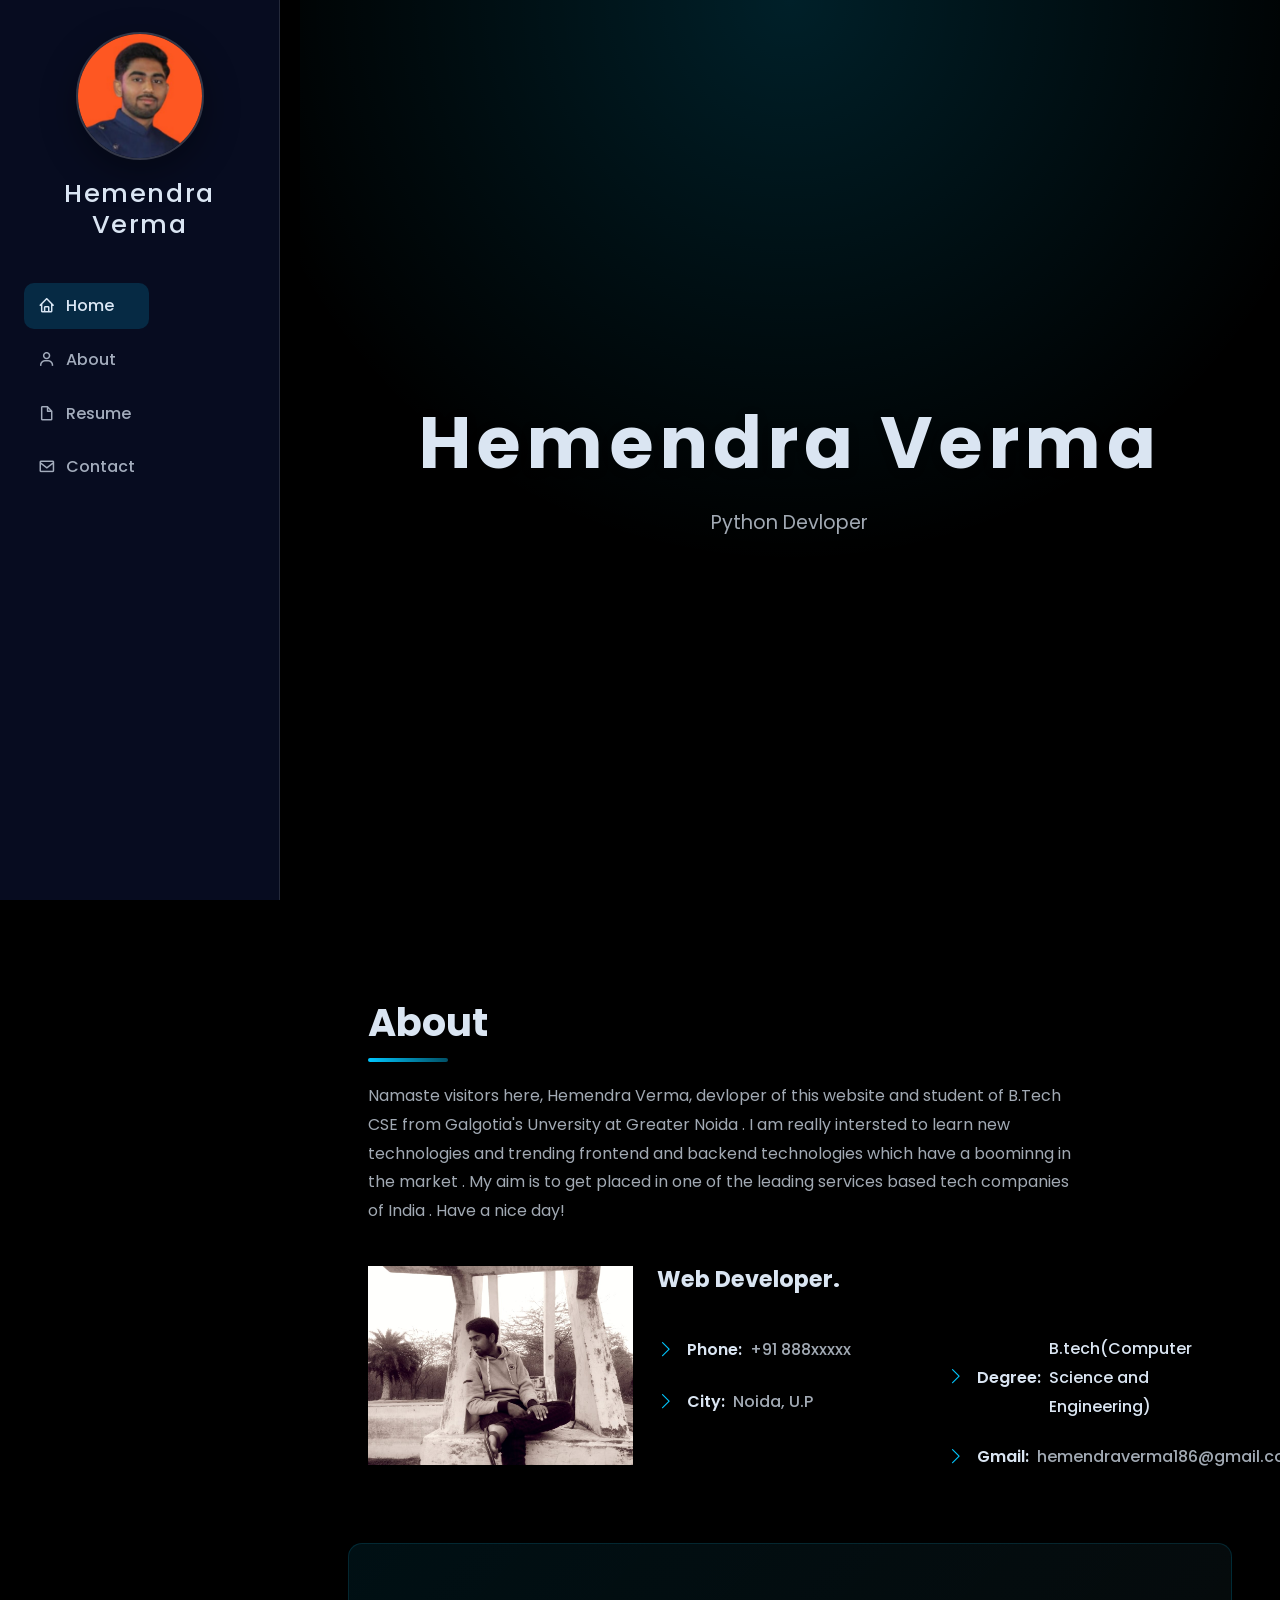
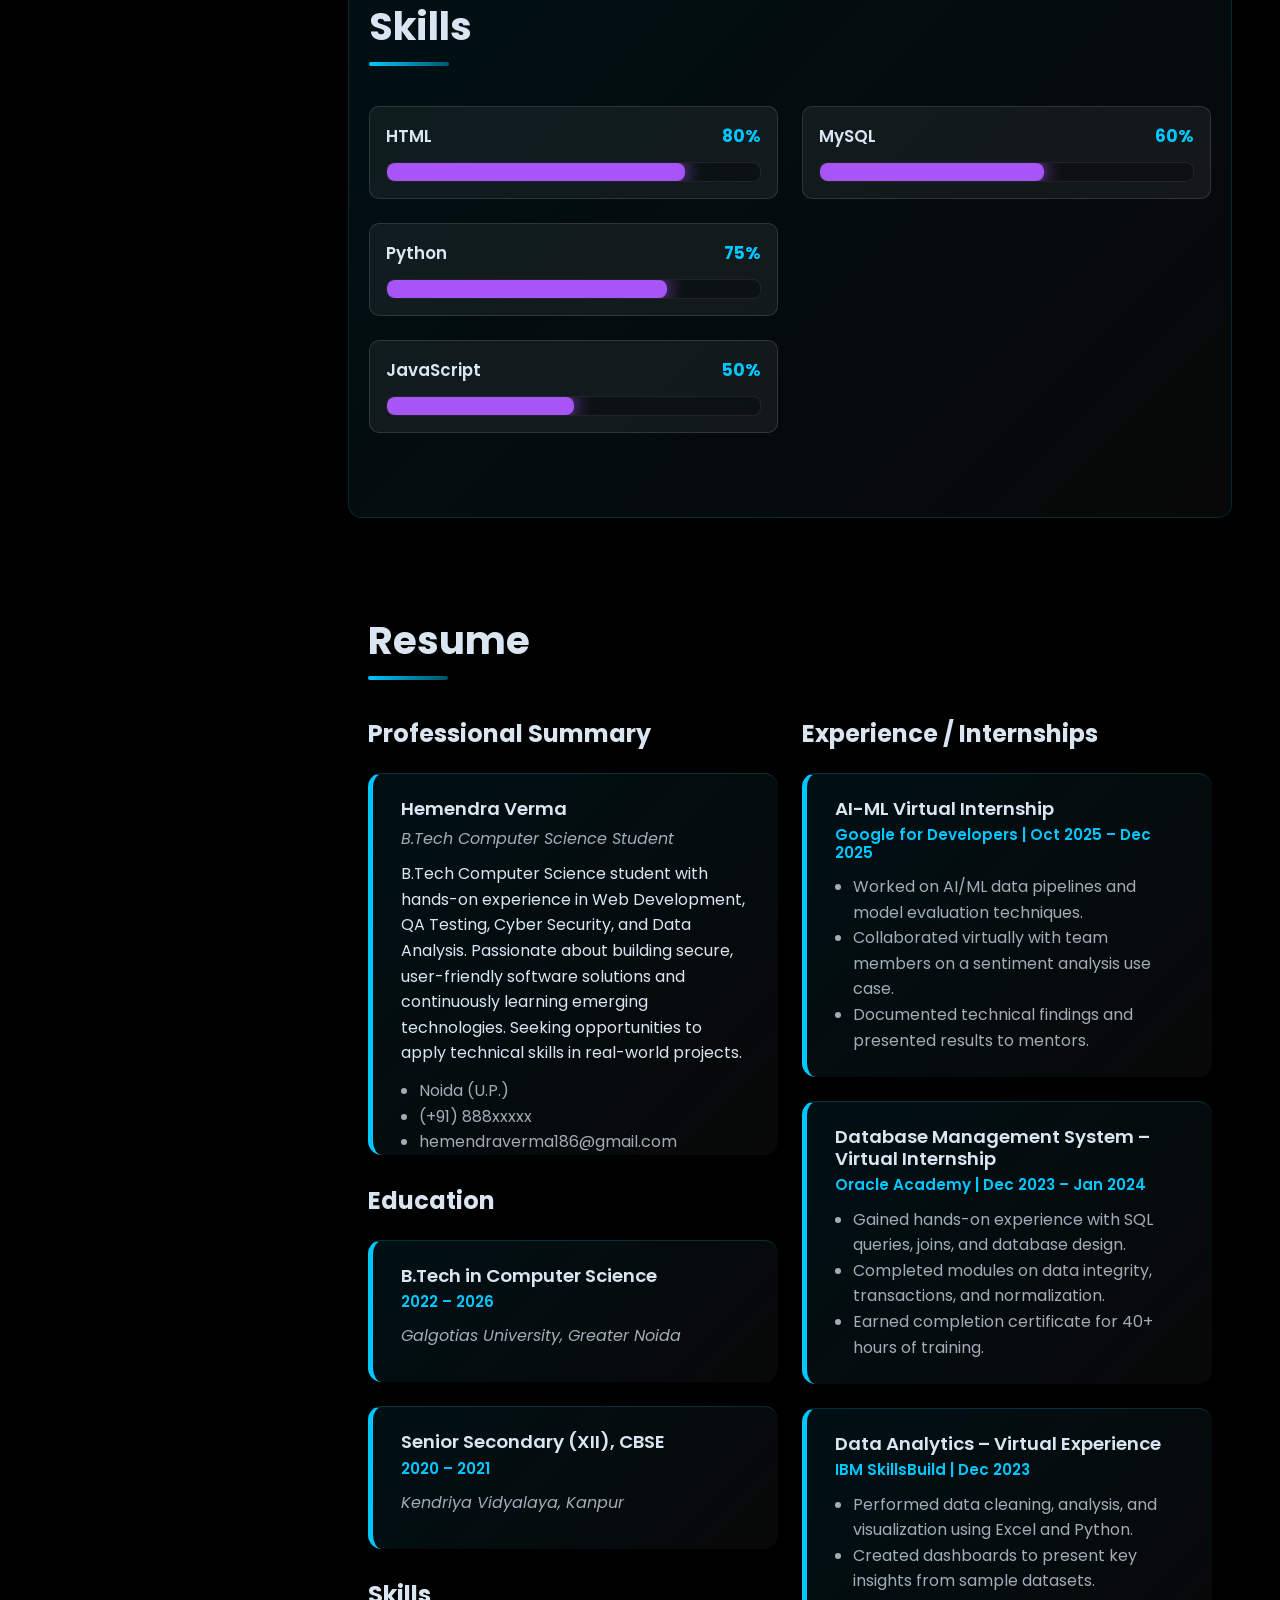
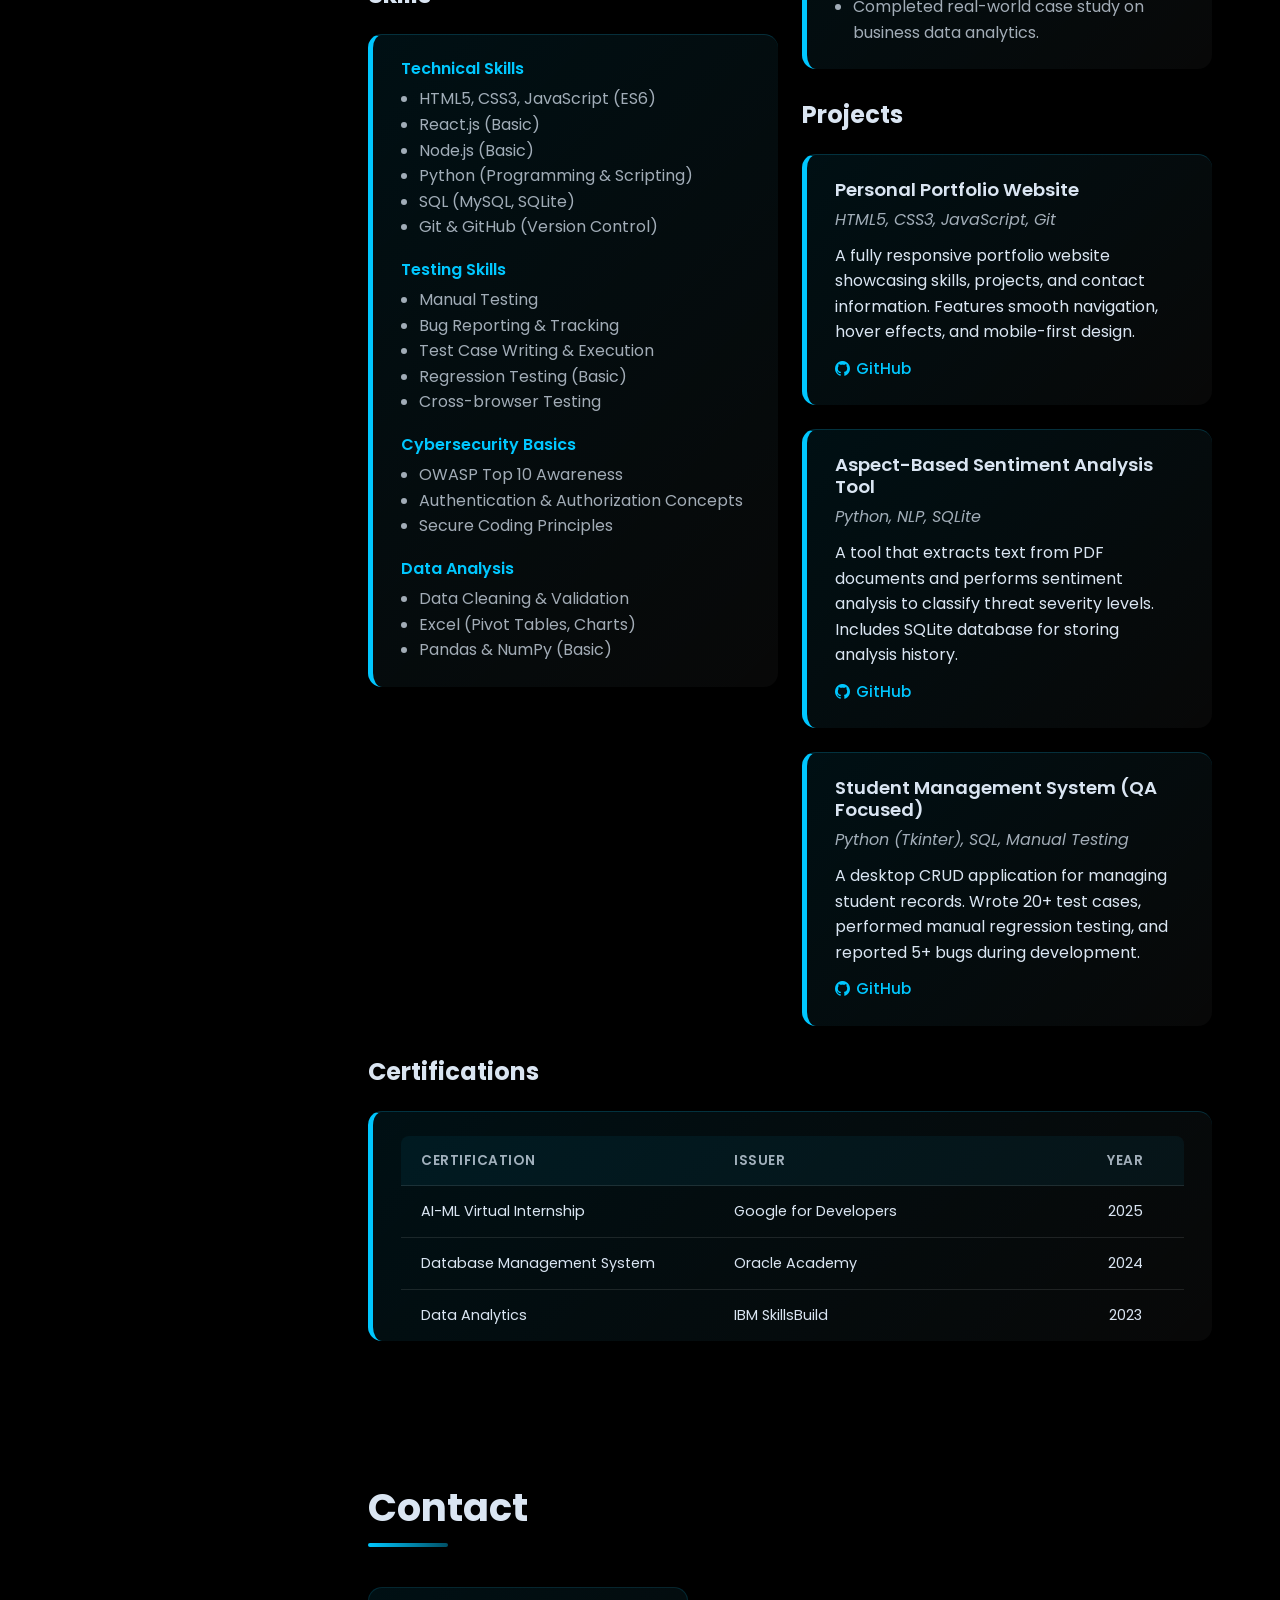
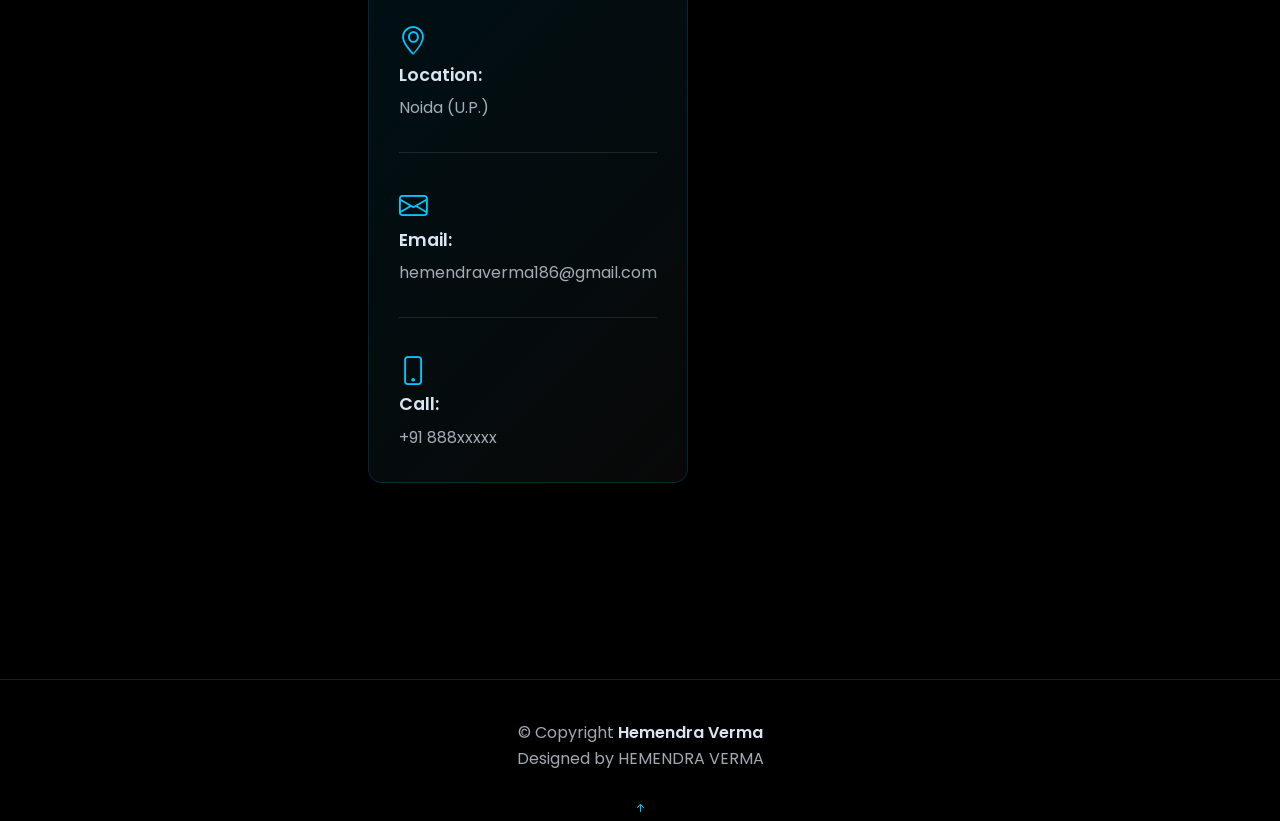
==== commit a996286e: "portfolio resume1 update" ====
--- a/index.html
+++ b/index.html
@@ -272,8 +272,6 @@
               <p><em>HTML5, CSS3, JavaScript, Git</em></p>
               <p>A fully responsive portfolio website showcasing skills, projects, and contact information. Features smooth navigation, hover effects, and mobile-first design.</p>
               <div class="resume-links">
-                <a href="#" target="_blank" rel="noopener noreferrer"><i class="bi bi-box-arrow-up-right"></i> Live Demo</a>
-                <span class="resume-links-sep">|</span>
                 <a href="#" target="_blank" rel="noopener noreferrer"><i class="bi bi-github"></i> GitHub</a>
               </div>
             </div>
@@ -282,8 +280,6 @@
               <p><em>Python, NLP, SQLite</em></p>
               <p>A tool that extracts text from PDF documents and performs sentiment analysis to classify threat severity levels. Includes SQLite database for storing analysis history.</p>
               <div class="resume-links">
-                <a href="#" target="_blank" rel="noopener noreferrer"><i class="bi bi-box-arrow-up-right"></i> Live Demo</a>
-                <span class="resume-links-sep">|</span>
                 <a href="#" target="_blank" rel="noopener noreferrer"><i class="bi bi-github"></i> GitHub</a>
               </div>
             </div>
@@ -292,8 +288,6 @@
               <p><em>Python (Tkinter), SQL, Manual Testing</em></p>
               <p>A desktop CRUD application for managing student records. Wrote 20+ test cases, performed manual regression testing, and reported 5+ bugs during development.</p>
               <div class="resume-links">
-                <a href="#" target="_blank" rel="noopener noreferrer"><i class="bi bi-box-arrow-up-right"></i> Live Demo</a>
-                <span class="resume-links-sep">|</span>
                 <a href="#" target="_blank" rel="noopener noreferrer"><i class="bi bi-github"></i> GitHub</a>
               </div>
             </div>
@@ -329,16 +323,6 @@
                       <td>IBM SkillsBuild</td>
                       <td>2023</td>
                     </tr>
-                    <tr>
-                      <td>Responsive Web Design</td>
-                      <td>freeCodeCamp</td>
-                      <td>In Progress</td>
-                    </tr>
-                    <tr>
-                      <td>Introduction to Cybersecurity</td>
-                      <td>Cisco Networking Academy</td>
-                      <td>In Progress</td>
-                    </tr>
                   </tbody>
                 </table>
               </div>
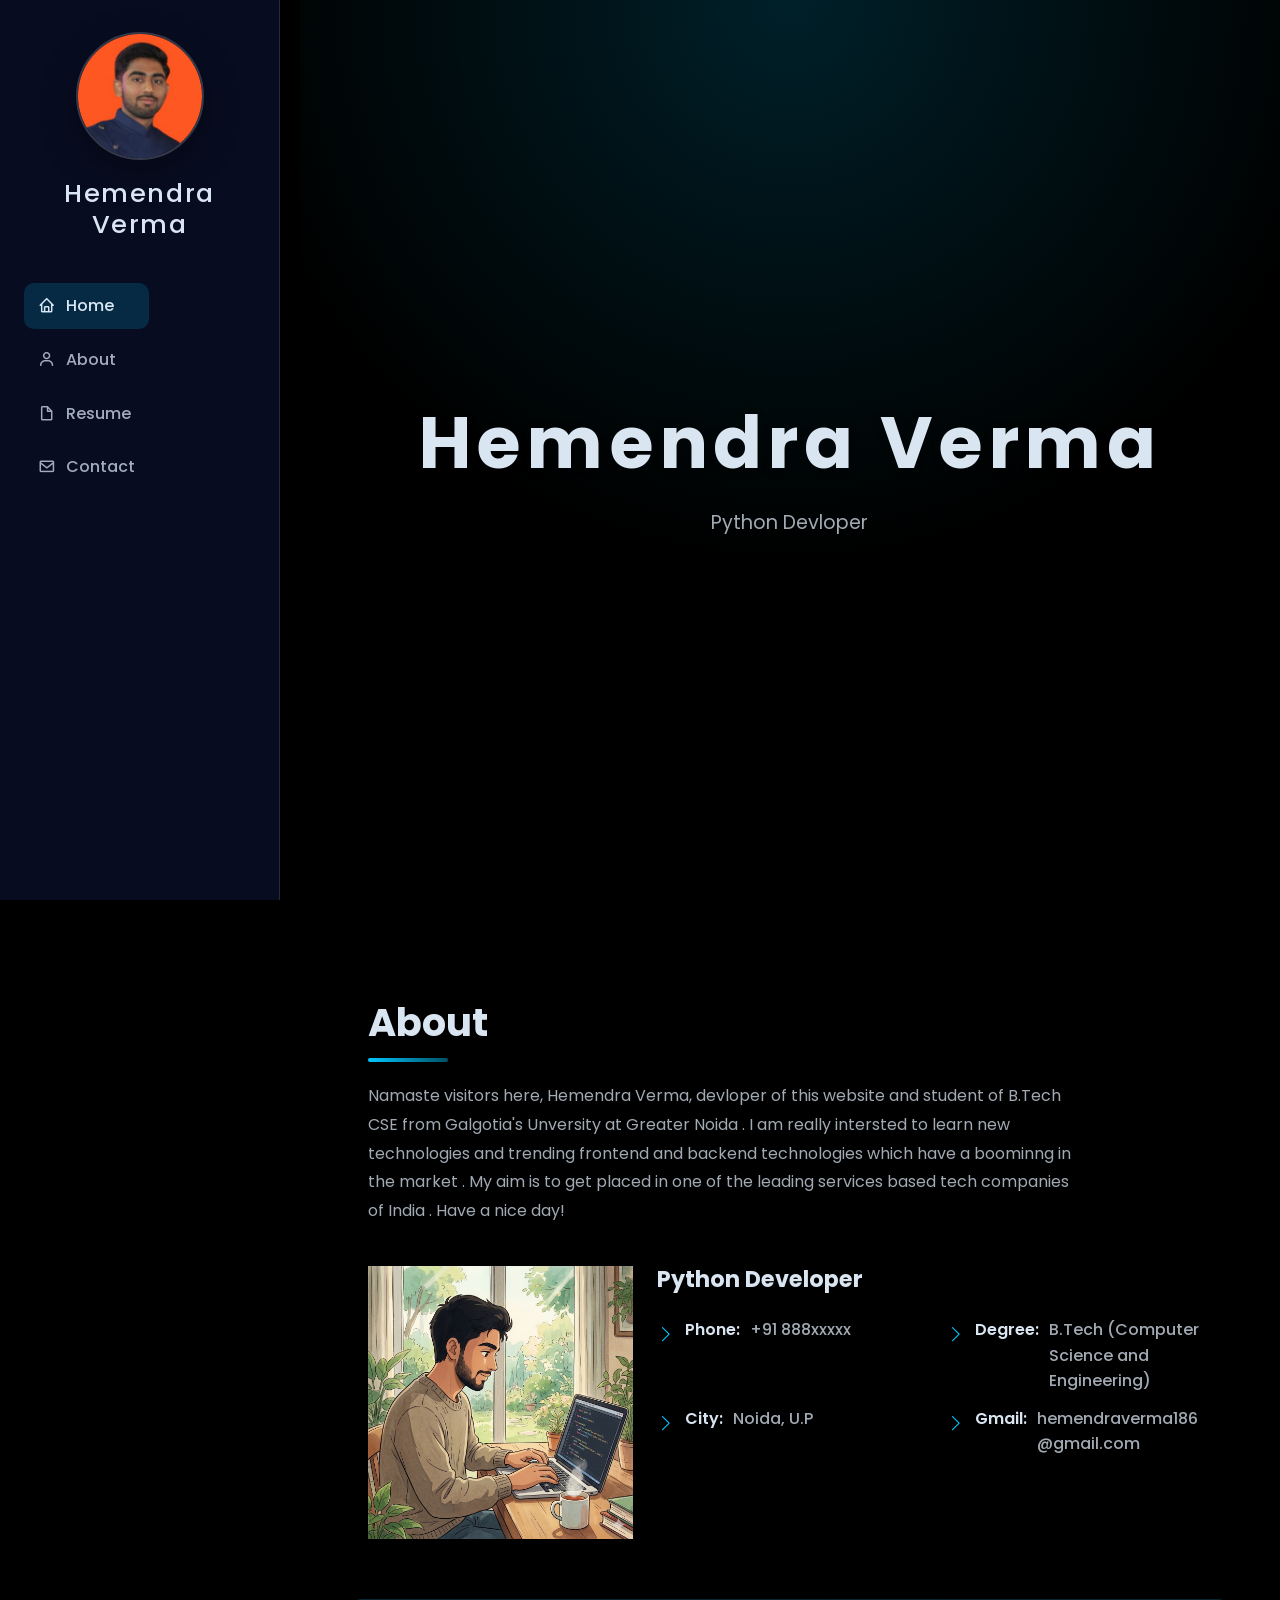
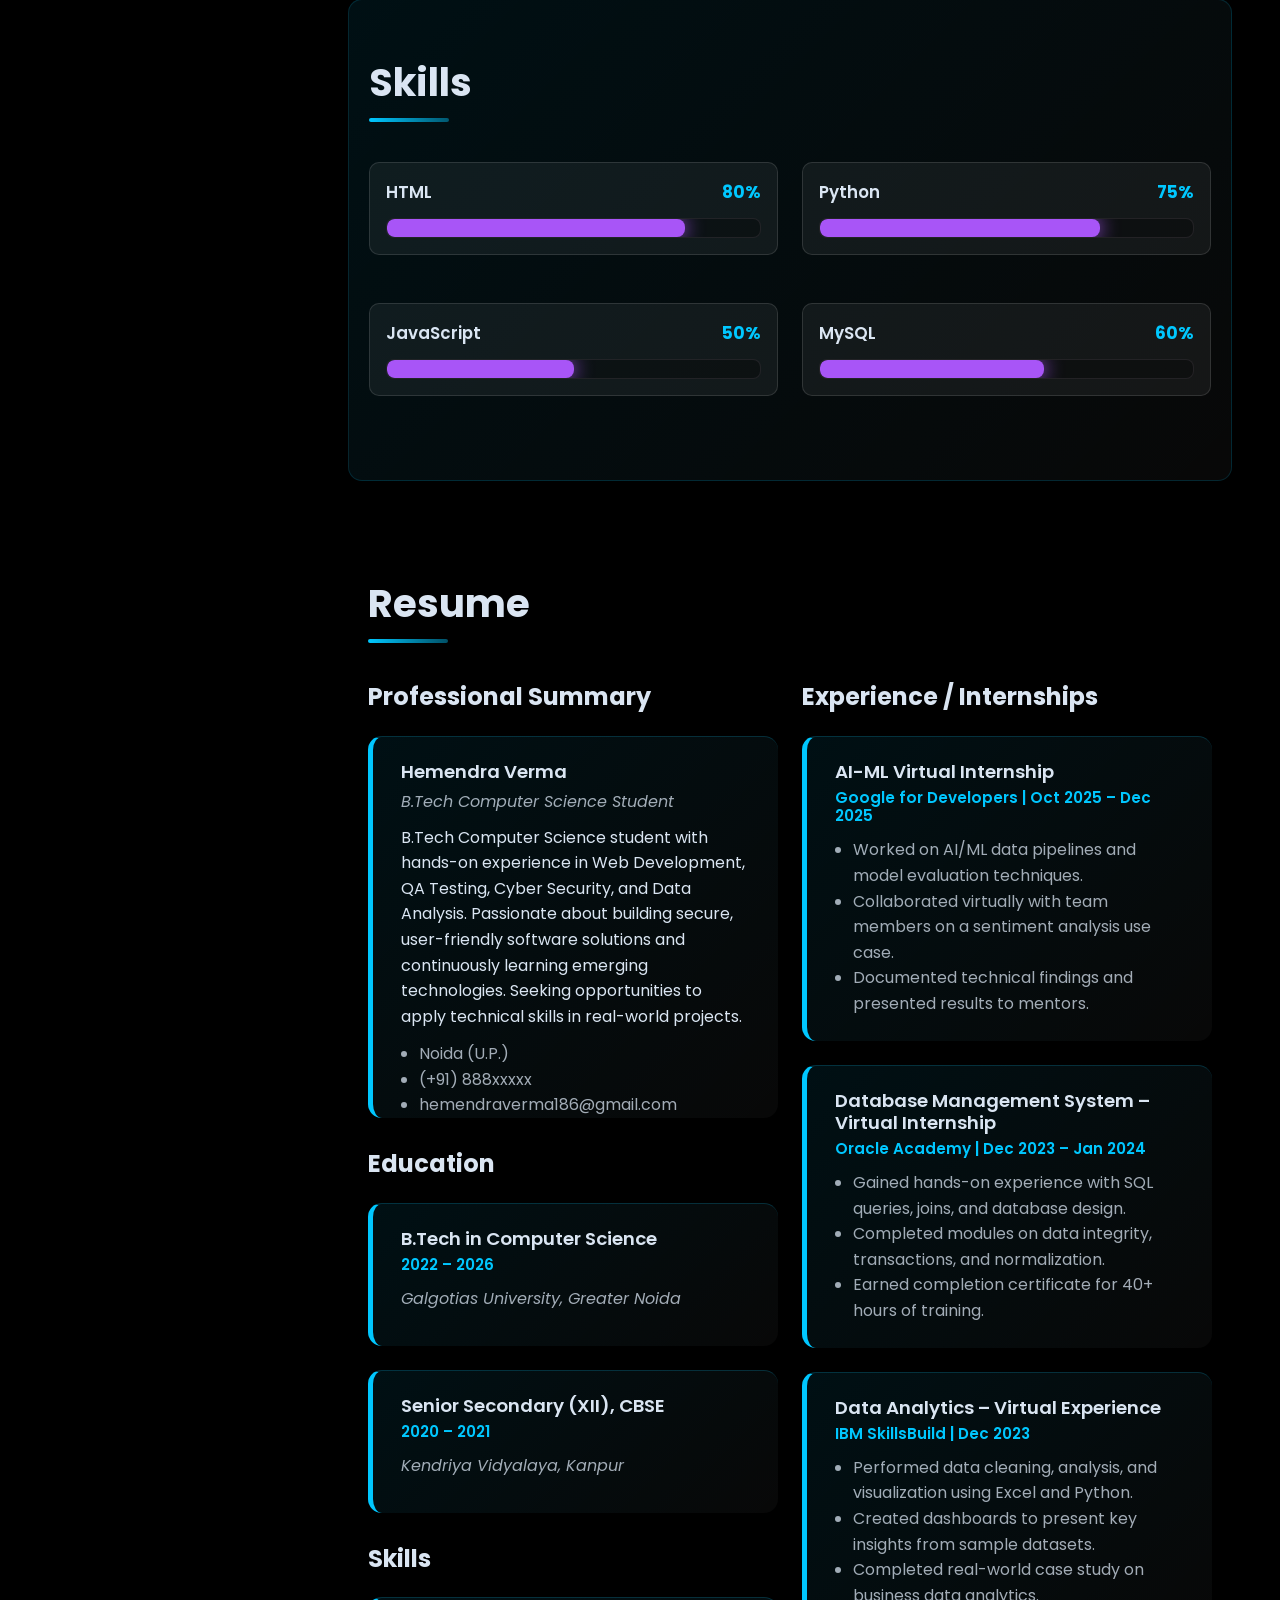
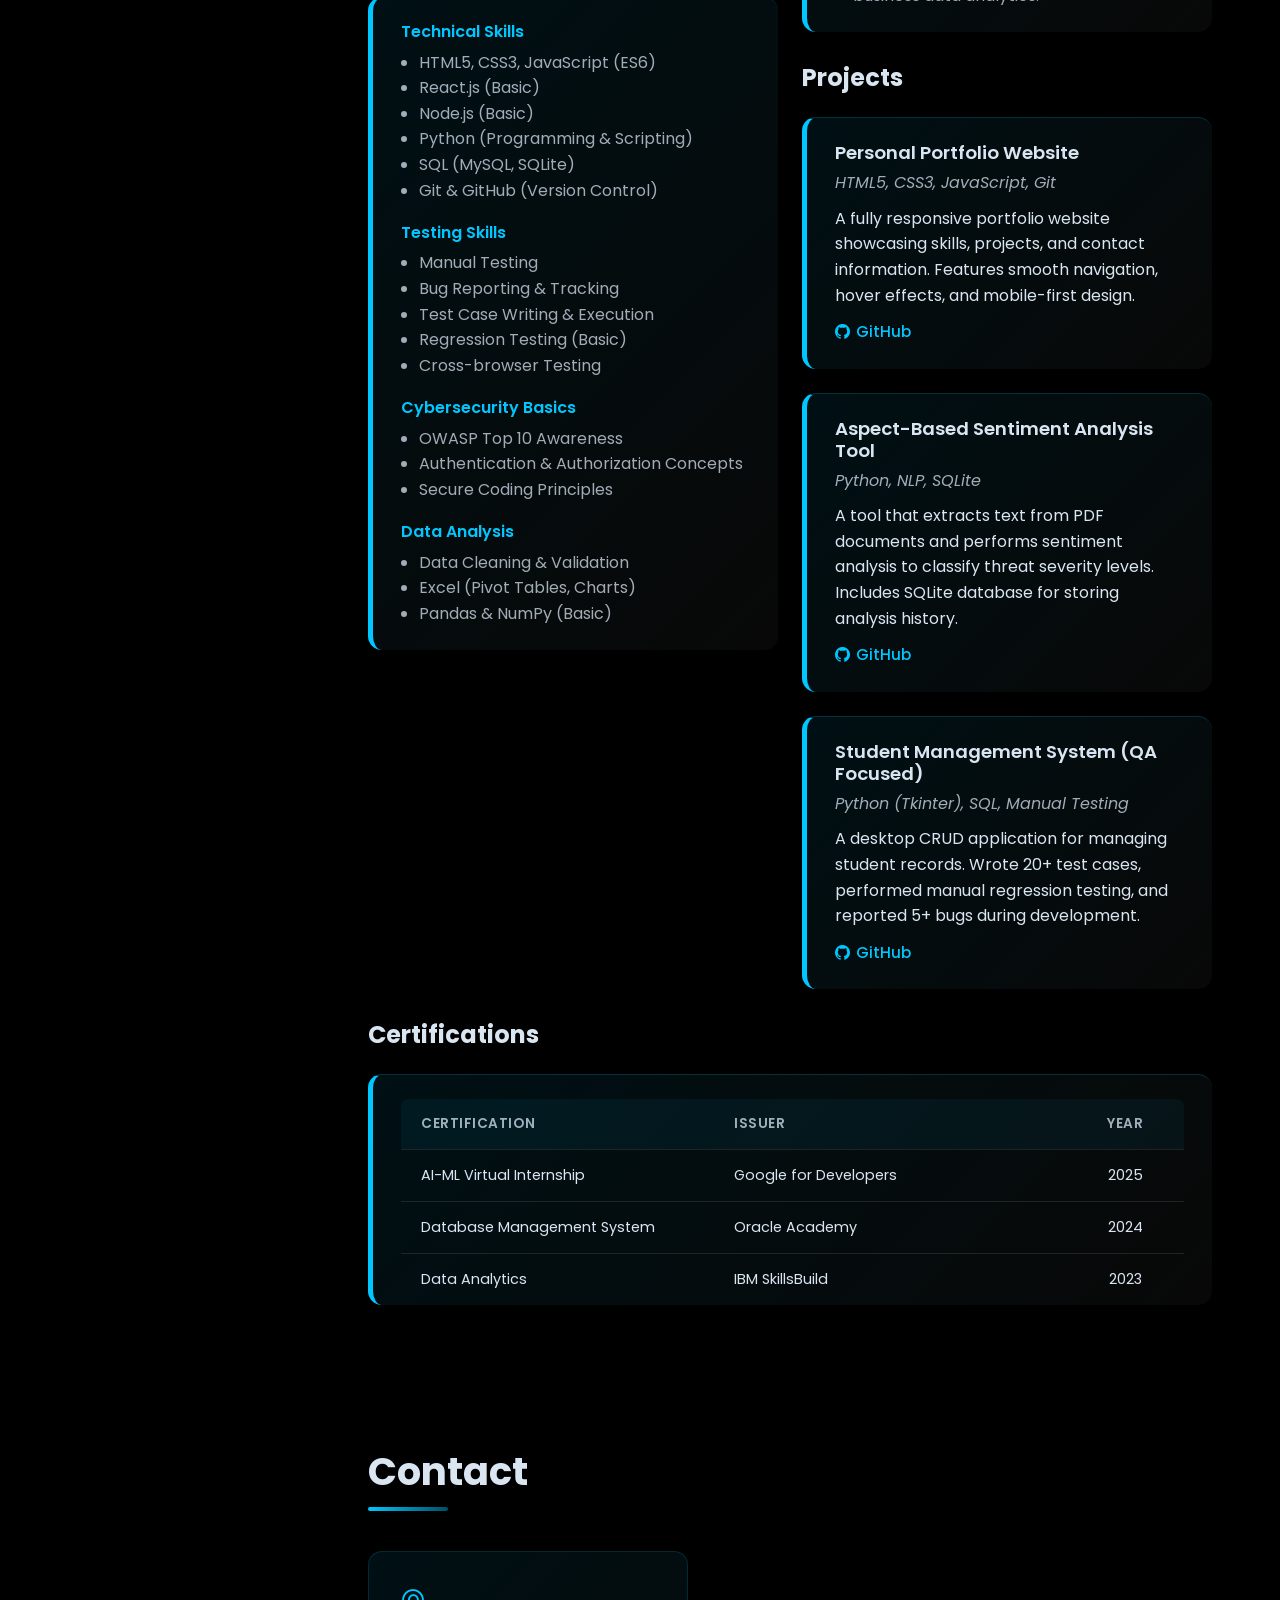
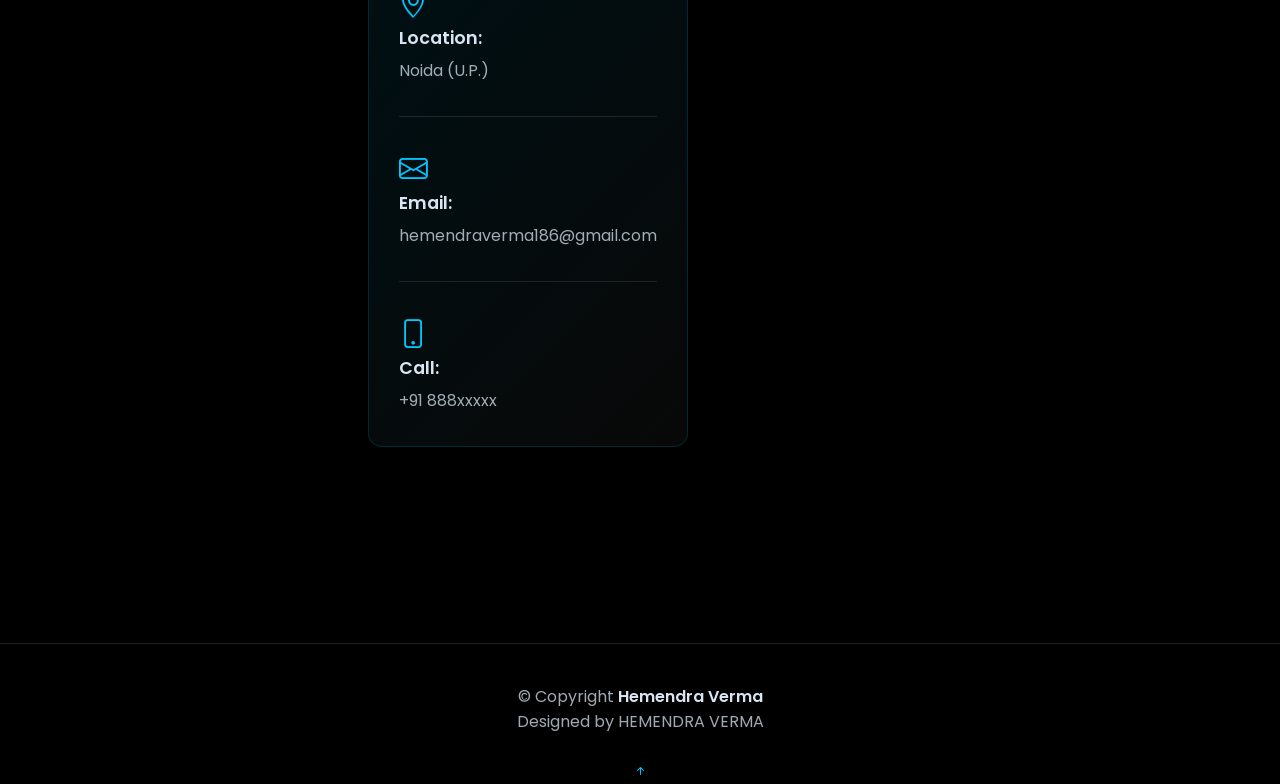
==== commit 13829432: "portfolio resume3 update" ====
--- a/index.html
+++ b/index.html
@@ -81,22 +81,34 @@
 
         <div class="row">
           <div class="col-lg-4" data-aos="fade-right">
-            <img src="img\b_g.jpg" class="img-fluid" alt="About me">
+            <img src="img\hem.png" class="img-fluid" alt="About me">
           </div>
           <div class="col-lg-8 pt-4 pt-lg-0 content" data-aos="fade-left">
-            <h3> Web Developer.</h3>
-            <div class="row">
-              <div class="col-lg-6">
-                <ul>
-                  <li><i class="bi bi-chevron-right"></i> <strong>Phone:</strong> <span>+91 888xxxxx</span></li>
-                  <li><i class="bi bi-chevron-right"></i> <strong>City:</strong> <span>Noida, U.P</span></li>
-                </ul>
-              </div>
-              <div class="col-lg-6">
-                <ul>
-                  <li><i class="bi bi-chevron-right"></i> <strong>Degree:</strong> B.tech(Computer Science and Engineering)</li>
-                  <li><i class="bi bi-chevron-right"></i> <strong>Gmail:</strong> <span>hemendraverma186@gmail.com</span></li>
-                </ul>
+            <h3> Python Developer</h3>
+            <div class="about-details">
+              <div class="about-detail-row">
+                <div class="about-detail-item">
+                  <i class="bi bi-chevron-right"></i>
+                  <strong>Phone:</strong>
+                  <span>+91 888xxxxx</span>
+                </div>
+                <div class="about-detail-item">
+                  <i class="bi bi-chevron-right"></i>
+                  <strong>Degree:</strong>
+                  <span>B.Tech (Computer Science and Engineering)</span>
+                </div>
+              </div>
+              <div class="about-detail-row">
+                <div class="about-detail-item">
+                  <i class="bi bi-chevron-right"></i>
+                  <strong>City:</strong>
+                  <span>Noida, U.P</span>
+                </div>
+                <div class="about-detail-item">
+                  <i class="bi bi-chevron-right"></i>
+                  <strong>Gmail:</strong>
+                  <span>hemendraverma186@gmail.com</span>
+                </div>
               </div>
             </div>
           </div>
@@ -115,44 +127,34 @@
           <p>   </p>
         </div>
 
-        <div class="row skills-content">
-
-          <div class="col-lg-6" data-aos="fade-up">
-
-            <div class="skill-progress">
-              <span class="skill">HTML <i class="val">80%</i></span>
-              <div class="progress-bar-wrap">
-                <div class="skill-progress-bar" role="progressbar" aria-valuenow="80" aria-valuemin="0" aria-valuemax="100" style="width: 80%;"></div>
-              </div>
-            </div>
-
-            <div class="skill-progress">
-              <span class="skill">Python<i class="val">75%</i></span>
-              <div class="progress-bar-wrap">
-                <div class="skill-progress-bar" role="progressbar" aria-valuenow="75" aria-valuemin="0" aria-valuemax="100" style="width: 75%;"></div>
-              </div>
-            </div>
-
-            <div class="skill-progress">
-              <span class="skill">JavaScript <i class="val">50%</i></span>
-              <div class="progress-bar-wrap">
-                <div class="skill-progress-bar" role="progressbar" aria-valuenow="50" aria-valuemin="0" aria-valuemax="100" style="width: 50%;"></div>
-              </div>
-            </div>
-
-          </div>
-
-          <div class="col-lg-6" data-aos="fade-up" data-aos-delay="100">
-
-            
-
-            <div class="skill-progress">
-              <span class="skill">MySQL <i class="val">60%</i></span>
-              <div class="progress-bar-wrap">
-                <div class="skill-progress-bar" role="progressbar" aria-valuenow="60" aria-valuemin="0" aria-valuemax="100" style="width: 60%;"></div>
-              </div>
-            </div>
-
+        <div class="skills-grid" data-aos="fade-up">
+
+          <div class="skill-progress">
+            <span class="skill">HTML <i class="val">80%</i></span>
+            <div class="progress-bar-wrap">
+              <div class="skill-progress-bar" role="progressbar" aria-valuenow="80" aria-valuemin="0" aria-valuemax="100" style="width: 80%;"></div>
+            </div>
+          </div>
+
+          <div class="skill-progress">
+            <span class="skill">Python <i class="val">75%</i></span>
+            <div class="progress-bar-wrap">
+              <div class="skill-progress-bar" role="progressbar" aria-valuenow="75" aria-valuemin="0" aria-valuemax="100" style="width: 75%;"></div>
+            </div>
+          </div>
+
+          <div class="skill-progress">
+            <span class="skill">JavaScript <i class="val">50%</i></span>
+            <div class="progress-bar-wrap">
+              <div class="skill-progress-bar" role="progressbar" aria-valuenow="50" aria-valuemin="0" aria-valuemax="100" style="width: 50%;"></div>
+            </div>
+          </div>
+
+          <div class="skill-progress">
+            <span class="skill">MySQL <i class="val">60%</i></span>
+            <div class="progress-bar-wrap">
+              <div class="skill-progress-bar" role="progressbar" aria-valuenow="60" aria-valuemin="0" aria-valuemax="100" style="width: 60%;"></div>
+            </div>
           </div>
 
         </div>
@@ -272,7 +274,7 @@
               <p><em>HTML5, CSS3, JavaScript, Git</em></p>
               <p>A fully responsive portfolio website showcasing skills, projects, and contact information. Features smooth navigation, hover effects, and mobile-first design.</p>
               <div class="resume-links">
-                <a href="#" target="_blank" rel="noopener noreferrer"><i class="bi bi-github"></i> GitHub</a>
+                <a href="https://github.com/hemendra22/Portfoli-site" target="_blank" rel="noopener noreferrer"><i class="bi bi-github"></i> GitHub</a>
               </div>
             </div>
             <div class="resume-item">
@@ -288,7 +290,7 @@
               <p><em>Python (Tkinter), SQL, Manual Testing</em></p>
               <p>A desktop CRUD application for managing student records. Wrote 20+ test cases, performed manual regression testing, and reported 5+ bugs during development.</p>
               <div class="resume-links">
-                <a href="#" target="_blank" rel="noopener noreferrer"><i class="bi bi-github"></i> GitHub</a>
+                <a href="https://github.com/hemendra22/python-project-" target="_blank" rel="noopener noreferrer"><i class="bi bi-github"></i> GitHub</a>
               </div>
             </div>
           </div>
--- a/styles.css
+++ b/styles.css
@@ -288,39 +288,76 @@
   font-size: 1.4rem;
 }
 
-.about .content ul {
-  list-style: none;
-  padding: 0;
-  margin: 24px 0 0;
-}
-
-.about .content li {
-  padding: 10px 0;
+.about-details {
+  margin-top: 24px;
+  display: flex;
+  flex-direction: column;
+  gap: 12px;
+}
+
+.about-detail-row {
+  display: grid;
+  grid-template-columns: 1fr 1fr;
+  gap: 16px 24px;
+  align-items: start;
+}
+
+.about-detail-item {
+  display: flex;
+  align-items: flex-start;
+  gap: 10px;
   font-weight: 500;
   color: var(--text);
-  display: flex;
-  align-items: center;
-  line-height: 1.8;
-}
-
-.about .content li i {
-  margin-right: 12px;
+  line-height: 1.6;
+  min-width: 0;
+}
+
+.about-detail-item i {
+  flex-shrink: 0;
+  margin-top: 4px;
   color: var(--accent);
   font-size: 1.1rem;
 }
 
-.about .content li strong {
-  color: var(--text);
-  margin-right: 8px;
-}
-
-.about .content li span {
-  color: var(--muted);
+.about-detail-item strong {
+  flex-shrink: 0;
+  color: var(--text);
+  white-space: nowrap;
+}
+
+.about-detail-item span {
+  color: var(--muted);
+  min-width: 0;
+  word-break: break-word;
+}
+
+@media (max-width: 768px) {
+  .about-detail-row {
+    grid-template-columns: 1fr;
+    gap: 12px;
+  }
 }
 
 /* Skills */
 .skills {
   padding: 60px 0;
+}
+
+.skills-grid {
+  display: grid;
+  grid-template-columns: repeat(2, 1fr);
+  gap: 24px;
+  align-items: stretch;
+}
+
+.skills-grid .skill-progress {
+  margin-bottom: 0;
+}
+
+@media (max-width: 768px) {
+  .skills-grid {
+    grid-template-columns: 1fr;
+  }
 }
 
 .skills .skill-progress {
